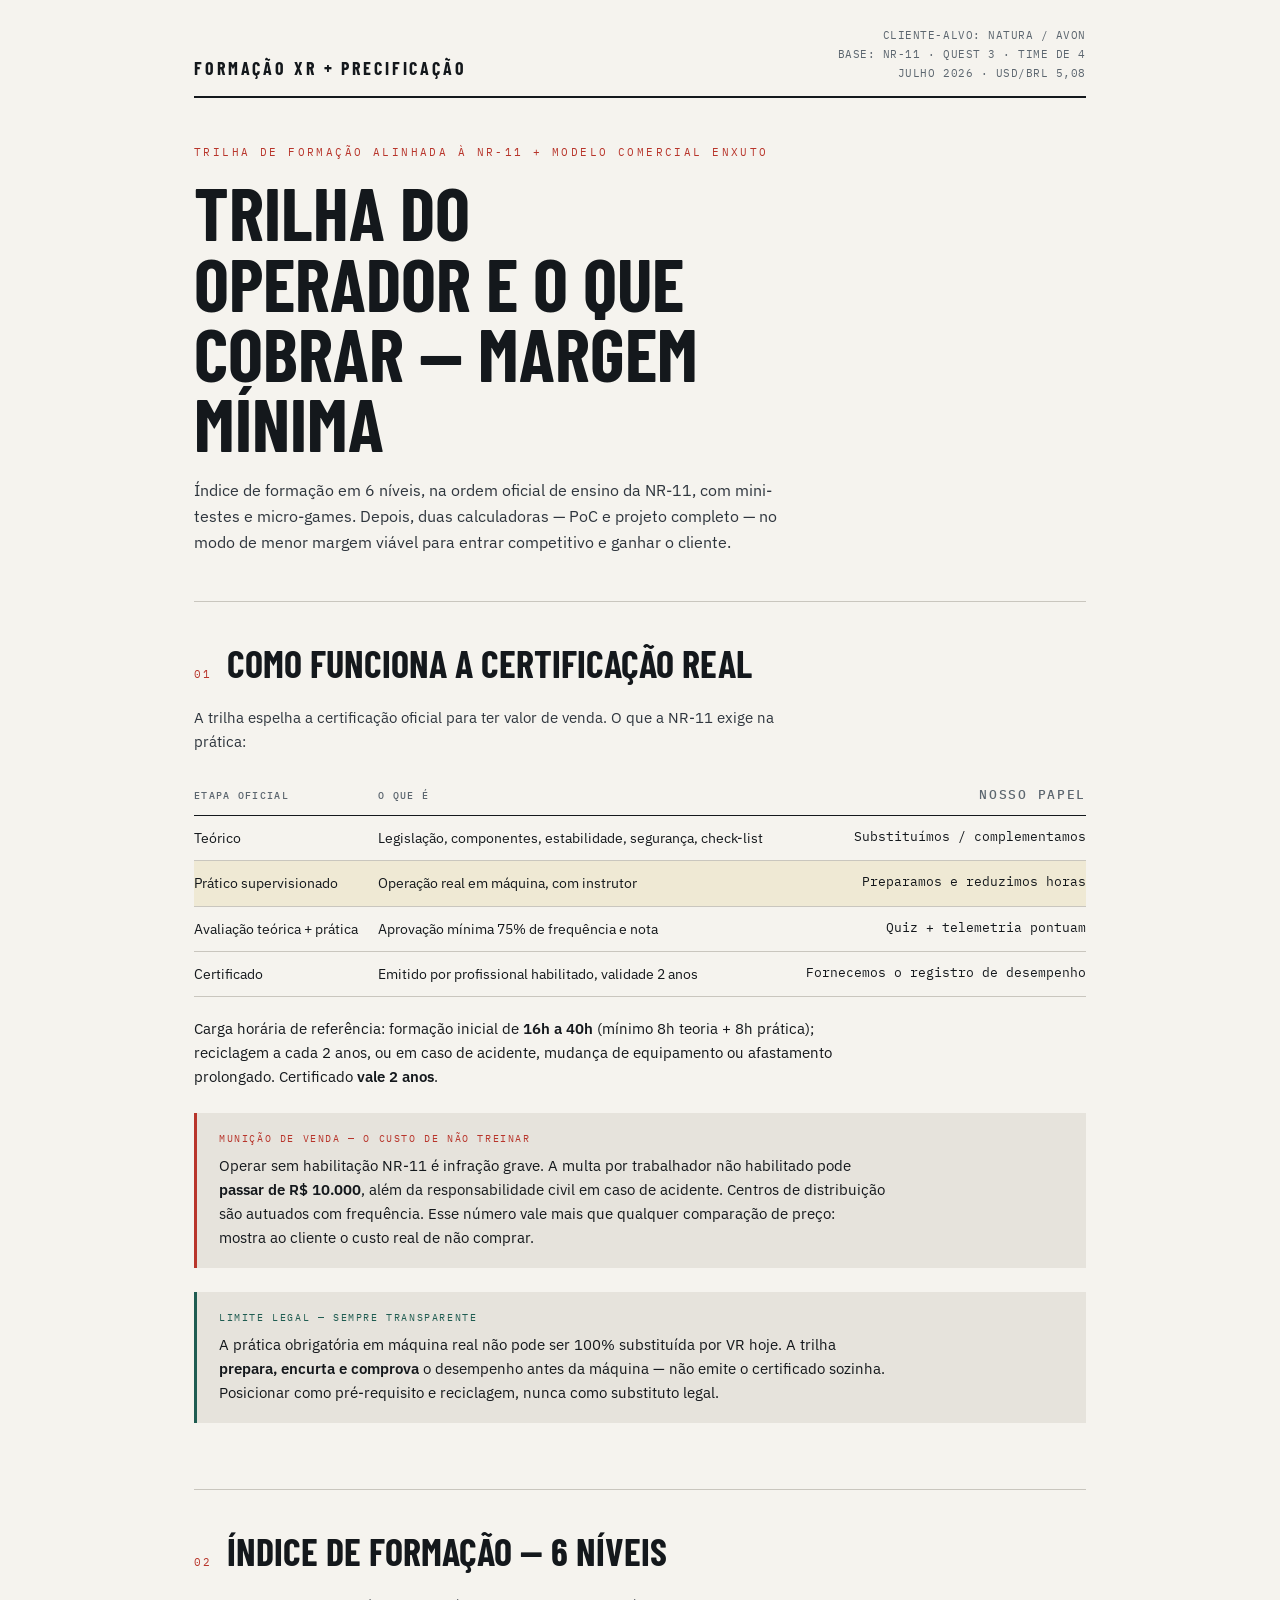
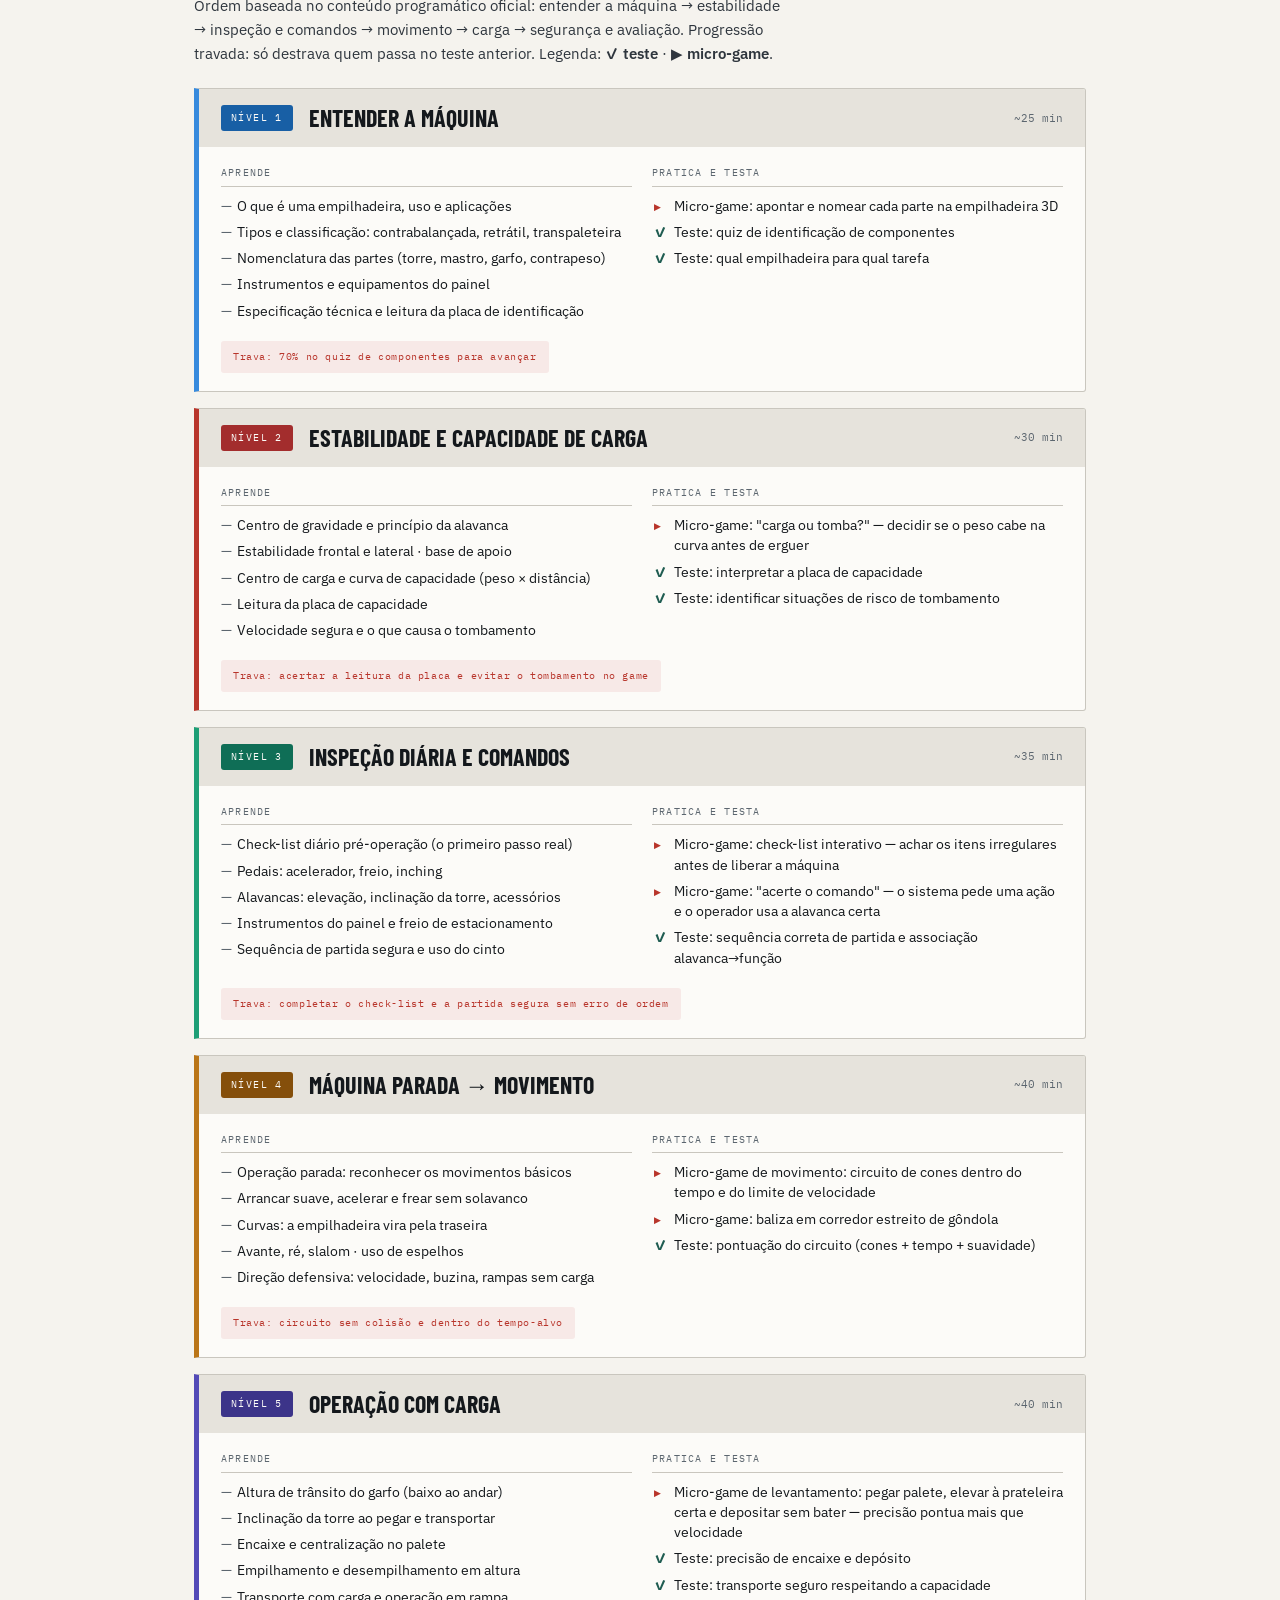
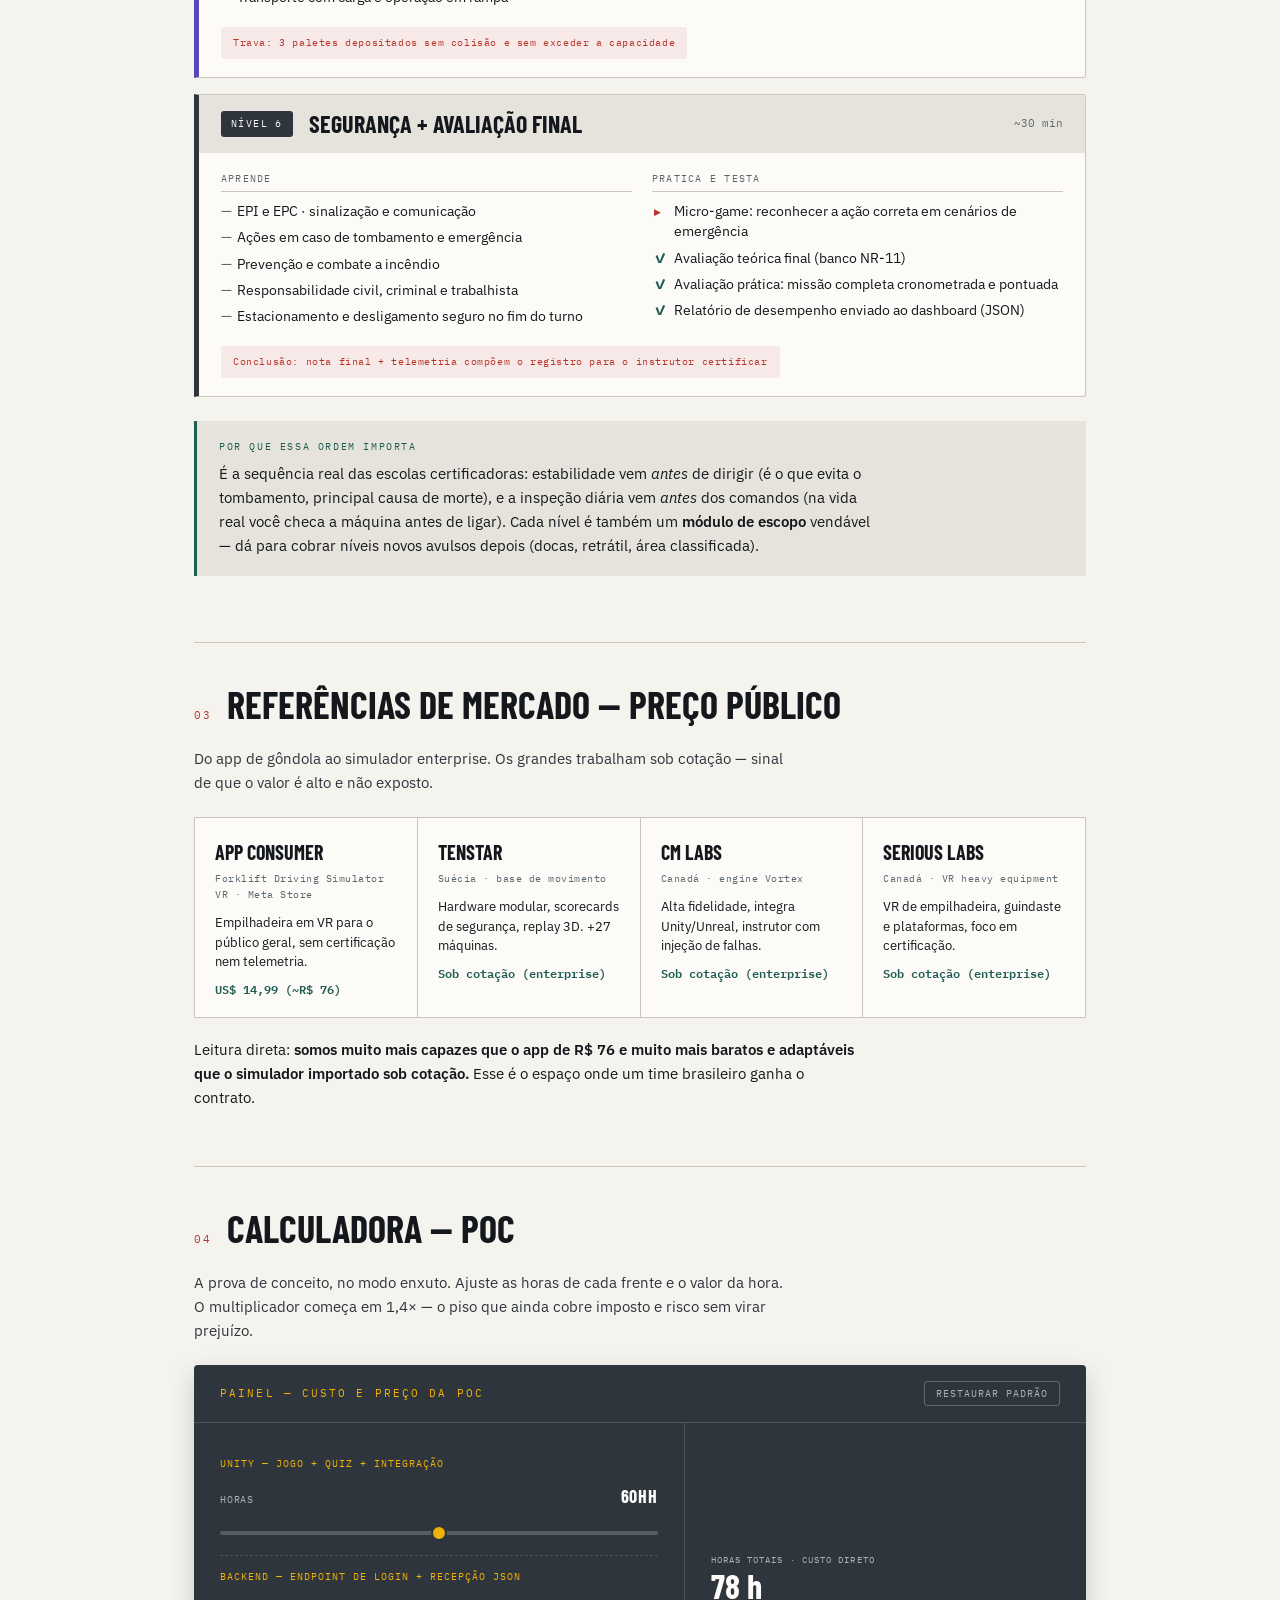
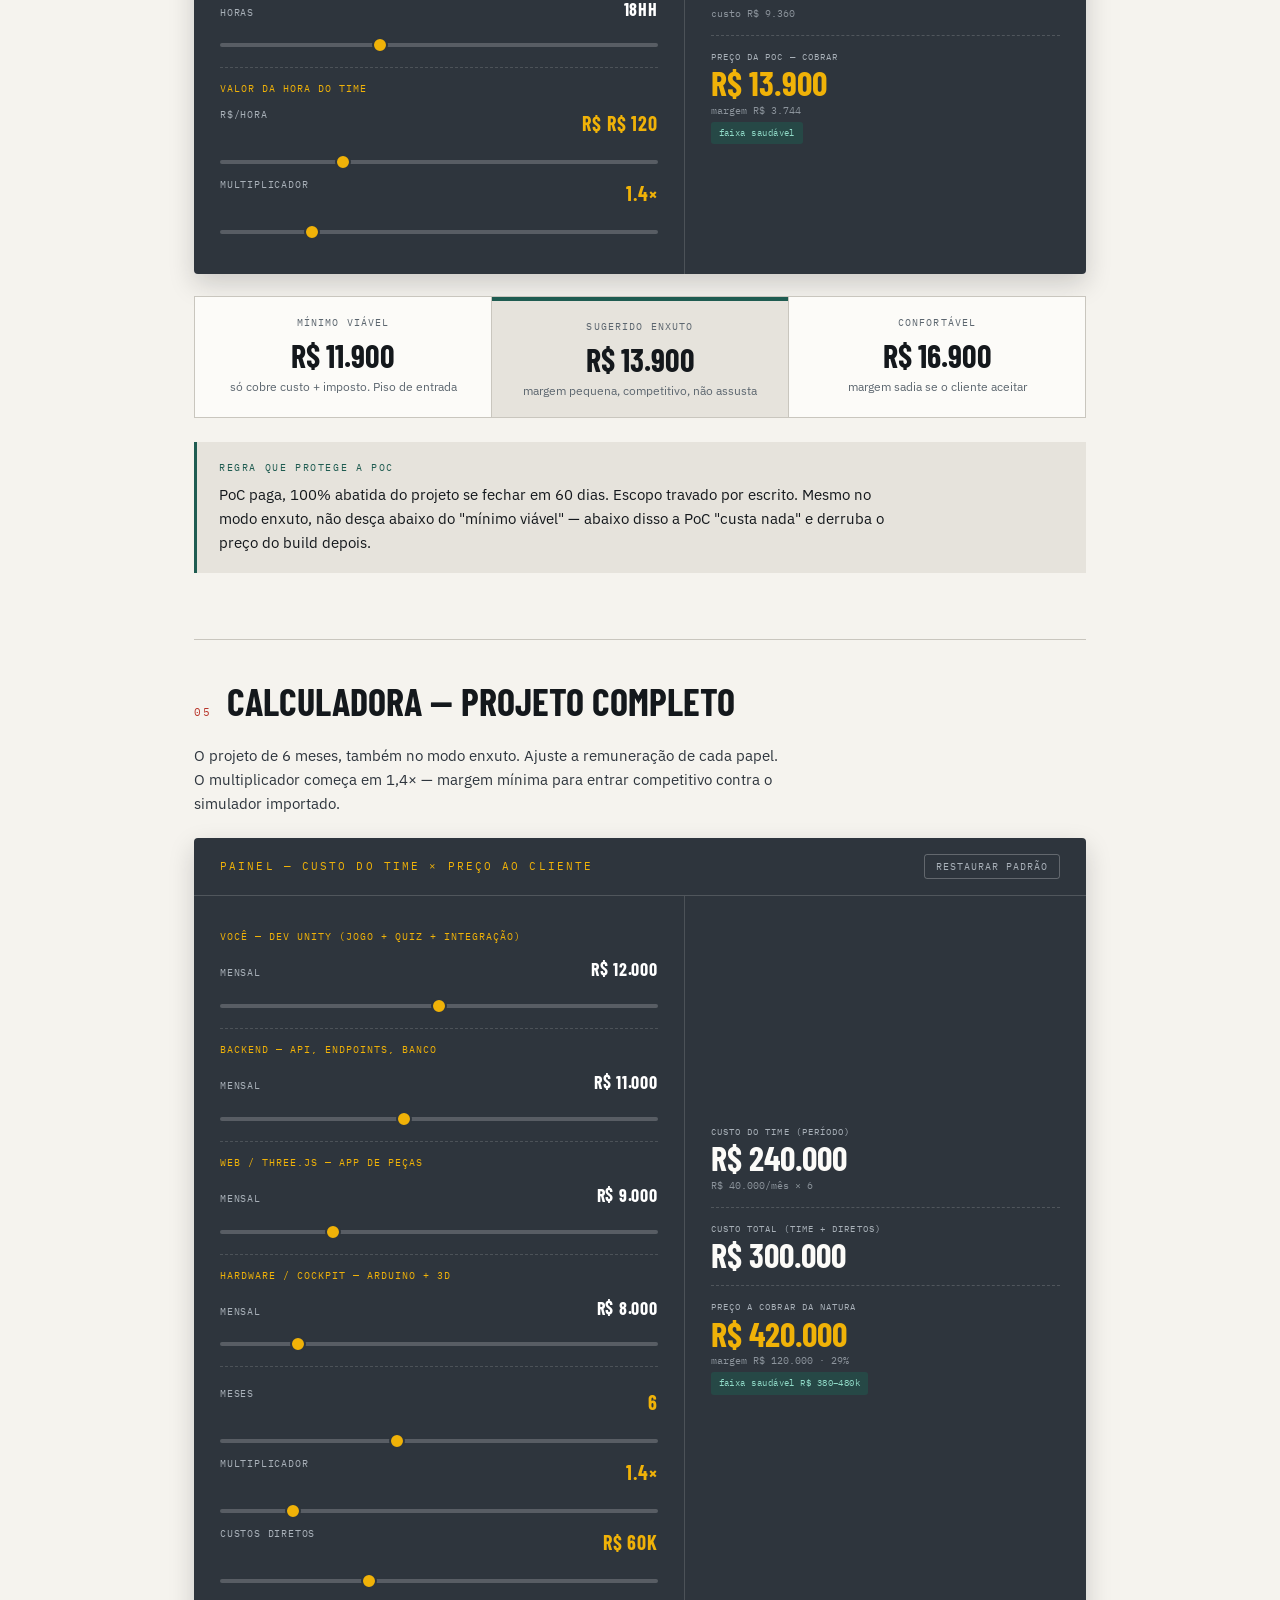
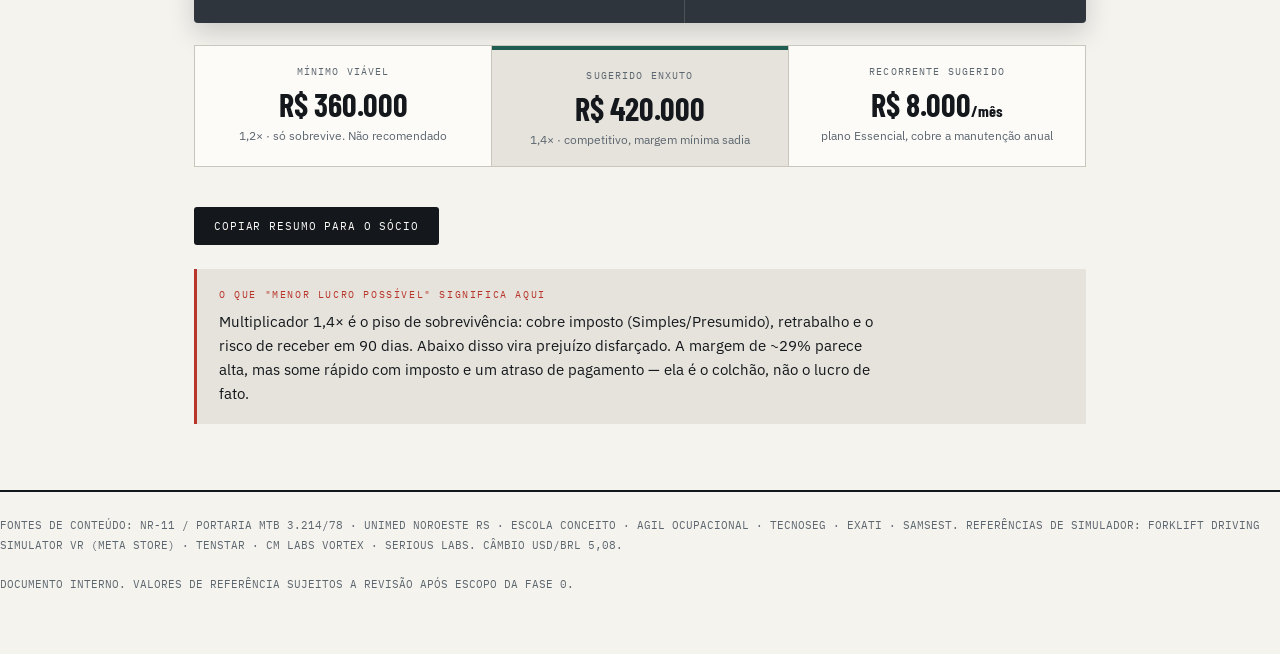
==== index.html @ 033a7b9a "[feat] adiciona página inicial" ====
<!DOCTYPE html>
<html lang="pt-BR">

<head>
    <meta charset="UTF-8">
    <meta name="viewport" content="width=device-width, initial-scale=1.0">
    <title>Formação XR Empilhadeira + Calculadoras — Natura/Avon</title>
    <link rel="preconnect" href="https://fonts.googleapis.com">
    <link rel="preconnect" href="https://fonts.gstatic.com" crossorigin>
    <link
        href="https://fonts.googleapis.com/css2?family=Barlow+Condensed:wght@500;600;700&family=IBM+Plex+Mono:wght@400;500;600&family=IBM+Plex+Sans:wght@400;500;600&display=swap"
        rel="stylesheet">
    <style>
        :root {
            --ink: #14181C;
            --steel: #2E353D;
            --slate: #5C666F;
            --line: #C9C6BE;
            --concrete: #E6E3DC;
            --paper: #F5F3EE;
            --white: #FCFBF8;
            --hazard: #F0B208;
            --signal: #B8352B;
            --deep: #1F5C51;
            --display: "Barlow Condensed", Impact, sans-serif;
            --body: "IBM Plex Sans", system-ui, sans-serif;
            --mono: "IBM Plex Mono", ui-monospace, monospace;
        }

        * {
            box-sizing: border-box;
            margin: 0;
            padding: 0
        }

        body {
            background: var(--paper);
            color: var(--ink);
            font-family: var(--body);
            font-size: 15px;
            line-height: 1.6;
            -webkit-font-smoothing: antialiased
        }

        .wrap {
            max-width: 940px;
            margin: 0 auto;
            padding: 0 24px
        }

        .masthead {
            border-bottom: 2px solid var(--ink);
            padding: 26px 0 13px;
            display: flex;
            justify-content: space-between;
            align-items: flex-end;
            gap: 20px;
            flex-wrap: wrap
        }

        .masthead .org {
            font-family: var(--display);
            font-weight: 700;
            font-size: 18px;
            letter-spacing: .16em;
            text-transform: uppercase
        }

        .masthead .meta {
            font-family: var(--mono);
            font-size: 10.5px;
            color: var(--slate);
            text-align: right;
            letter-spacing: .05em;
            line-height: 1.8
        }

        .hero {
            padding: 46px 0 32px
        }

        .eyebrow {
            font-family: var(--mono);
            font-size: 11px;
            letter-spacing: .22em;
            text-transform: uppercase;
            color: var(--signal);
            margin-bottom: 16px
        }

        .hero h1 {
            font-family: var(--display);
            font-weight: 700;
            font-size: clamp(38px, 6.6vw, 74px);
            line-height: .95;
            text-transform: uppercase;
            max-width: 16ch
        }

        .hero .sub {
            margin-top: 20px;
            font-size: 16px;
            max-width: 60ch;
            color: var(--steel)
        }

        section {
            padding: 42px 0;
            border-top: 1px solid var(--line)
        }

        .shead {
            display: flex;
            gap: 16px;
            align-items: baseline;
            margin-bottom: 22px;
            flex-wrap: wrap
        }

        .snum {
            font-family: var(--mono);
            font-size: 11px;
            color: var(--signal);
            letter-spacing: .14em;
            padding-top: 8px
        }

        .shead h2 {
            font-family: var(--display);
            font-weight: 700;
            font-size: clamp(26px, 3.8vw, 38px);
            line-height: 1.05;
            text-transform: uppercase
        }

        .lede {
            font-size: 15px;
            color: var(--steel);
            max-width: 66ch;
            margin-bottom: 22px
        }

        p {
            margin-bottom: 14px;
            max-width: 74ch
        }

        strong {
            font-weight: 600
        }

        .level {
            border: 1px solid var(--line);
            border-left: 5px solid var(--steel);
            background: var(--white);
            margin: 16px 0;
            border-radius: 0 3px 3px 0;
            overflow: hidden
        }

        .level.n1 {
            border-left-color: #378ADD
        }

        .level.n2 {
            border-left-color: #B8352B
        }

        .level.n3 {
            border-left-color: #1D9E75
        }

        .level.n4 {
            border-left-color: #BA7517
        }

        .level.n5 {
            border-left-color: #534AB7
        }

        .level.n6 {
            border-left-color: #2E353D
        }

        .level-head {
            display: flex;
            align-items: center;
            gap: 16px;
            padding: 16px 22px;
            background: var(--concrete)
        }

        .level-tag {
            font-family: var(--mono);
            font-size: 10px;
            letter-spacing: .14em;
            text-transform: uppercase;
            color: var(--white);
            background: var(--steel);
            padding: 5px 10px;
            border-radius: 3px;
            white-space: nowrap
        }

        .level.n1 .level-tag {
            background: #185FA5
        }

        .level.n2 .level-tag {
            background: #A32D2D
        }

        .level.n3 .level-tag {
            background: #0F6E56
        }

        .level.n4 .level-tag {
            background: #854F0B
        }

        .level.n5 .level-tag {
            background: #3C3489
        }

        .level.n6 .level-tag {
            background: #2E353D
        }

        .level-title {
            font-family: var(--display);
            font-weight: 700;
            font-size: 24px;
            text-transform: uppercase;
            line-height: 1;
            flex: 1
        }

        .level-time {
            font-family: var(--mono);
            font-size: 11px;
            color: var(--slate);
            white-space: nowrap
        }

        .level-body {
            padding: 18px 22px
        }

        .level-body .cols {
            display: grid;
            grid-template-columns: 1fr 1fr;
            gap: 20px
        }

        .mini .t {
            font-family: var(--mono);
            font-size: 9.5px;
            letter-spacing: .13em;
            text-transform: uppercase;
            color: var(--slate);
            margin-bottom: 9px;
            padding-bottom: 5px;
            border-bottom: 1px solid var(--line)
        }

        .mini ul {
            list-style: none;
            font-size: 13.5px;
            line-height: 1.5
        }

        .mini li {
            padding-left: 16px;
            position: relative;
            margin-bottom: 6px
        }

        .mini li::before {
            content: "—";
            position: absolute;
            left: 0;
            color: var(--slate)
        }

        .mini li.game {
            padding-left: 22px
        }

        .mini li.game::before {
            content: "▶";
            color: var(--signal);
            font-size: 9px;
            left: 2px;
            top: 4px
        }

        .mini li.test {
            padding-left: 22px
        }

        .mini li.test::before {
            content: "✓";
            color: var(--deep);
            left: 2px;
            font-weight: 700
        }

        .gate {
            font-family: var(--mono);
            font-size: 10px;
            letter-spacing: .06em;
            color: var(--signal);
            background: #F7E9E7;
            padding: 8px 12px;
            border-radius: 3px;
            margin-top: 14px;
            display: inline-block
        }

        .tbl {
            width: 100%;
            border-collapse: collapse;
            margin: 20px 0;
            font-size: 14px
        }

        .tbl th {
            font-family: var(--mono);
            font-size: 10px;
            letter-spacing: .13em;
            text-transform: uppercase;
            text-align: left;
            color: var(--slate);
            border-bottom: 1.5px solid var(--ink);
            padding: 9px 12px 9px 0;
            font-weight: 500
        }

        .tbl td {
            padding: 11px 12px 11px 0;
            border-bottom: 1px solid var(--line);
            vertical-align: top
        }

        .tbl td.n,
        .tbl th.n {
            text-align: right;
            font-family: var(--mono);
            font-size: 13px;
            white-space: nowrap;
            padding-right: 0
        }

        .tbl tr.hi td {
            background: #EFE9D4
        }

        .tbl tr.total td {
            border-top: 1.5px solid var(--ink);
            border-bottom: none;
            font-weight: 600;
            padding-top: 12px
        }

        .tbl caption {
            caption-side: top;
            text-align: left;
            font-family: var(--mono);
            font-size: 10px;
            letter-spacing: .14em;
            text-transform: uppercase;
            color: var(--slate);
            padding-bottom: 8px
        }

        .sm {
            color: var(--slate);
            font-size: 13px
        }

        .call {
            border-left: 3px solid var(--signal);
            background: var(--concrete);
            padding: 18px 22px;
            margin: 24px 0
        }

        .call .lbl {
            font-family: var(--mono);
            font-size: 10px;
            letter-spacing: .16em;
            text-transform: uppercase;
            color: var(--signal);
            margin-bottom: 7px
        }

        .call p:last-child {
            margin-bottom: 0
        }

        .call.ok {
            border-left-color: var(--deep)
        }

        .call.ok .lbl {
            color: var(--deep)
        }

        .calc {
            background: var(--steel);
            color: var(--white);
            border-radius: 4px;
            overflow: hidden;
            box-shadow: 0 10px 26px rgba(20, 24, 28, .18);
            margin: 8px 0
        }

        .calc-head {
            padding: 16px 26px;
            border-bottom: 1px solid rgba(255, 255, 255, .16);
            font-family: var(--mono);
            font-size: 10.5px;
            letter-spacing: .2em;
            text-transform: uppercase;
            color: var(--hazard);
            display: flex;
            justify-content: space-between;
            align-items: center;
            flex-wrap: wrap;
            gap: 8px
        }

        .calc-head .reset {
            font-family: var(--mono);
            font-size: 10px;
            letter-spacing: .1em;
            color: #A9B1B9;
            background: transparent;
            border: 1px solid rgba(255, 255, 255, .25);
            border-radius: 3px;
            padding: 5px 11px;
            cursor: pointer;
            text-transform: uppercase
        }

        .calc-head .reset:hover {
            background: rgba(255, 255, 255, .08);
            color: #fff
        }

        .calc-body {
            display: grid;
            grid-template-columns: 1.1fr .9fr;
            gap: 0
        }

        .calc-controls {
            padding: 20px 26px;
            border-right: 1px solid rgba(255, 255, 255, .14)
        }

        .roleblock {
            padding: 13px 0;
            border-bottom: 1px dashed rgba(255, 255, 255, .14)
        }

        .roleblock:last-child {
            border-bottom: none
        }

        .roleblock .rn {
            font-family: var(--mono);
            font-size: 10px;
            letter-spacing: .1em;
            text-transform: uppercase;
            color: var(--hazard);
            margin-bottom: 10px
        }

        .ctrl {
            margin-bottom: 12px
        }

        .ctrl:last-child {
            margin-bottom: 0
        }

        .ctrl label {
            display: flex;
            justify-content: space-between;
            align-items: baseline;
            font-family: var(--mono);
            font-size: 9.5px;
            letter-spacing: .08em;
            text-transform: uppercase;
            color: #A9B1B9;
            margin-bottom: 7px
        }

        .ctrl label .val {
            font-family: var(--display);
            font-weight: 700;
            font-size: 18px;
            color: #fff
        }

        input[type=range] {
            -webkit-appearance: none;
            appearance: none;
            width: 100%;
            height: 4px;
            border-radius: 2px;
            background: rgba(255, 255, 255, .2);
            outline: none
        }

        input[type=range]::-webkit-slider-thumb {
            -webkit-appearance: none;
            appearance: none;
            width: 16px;
            height: 16px;
            border-radius: 50%;
            background: var(--hazard);
            cursor: pointer;
            border: 2px solid var(--steel)
        }

        input[type=range]::-moz-range-thumb {
            width: 16px;
            height: 16px;
            border-radius: 50%;
            background: var(--hazard);
            cursor: pointer;
            border: 2px solid var(--steel)
        }

        .gctrl {
            margin-top: 6px
        }

        .gctrl label {
            display: flex;
            justify-content: space-between;
            font-family: var(--mono);
            font-size: 10px;
            letter-spacing: .08em;
            text-transform: uppercase;
            color: #A9B1B9;
            margin-bottom: 8px
        }

        .gctrl label .val {
            font-family: var(--display);
            font-weight: 700;
            font-size: 20px;
            color: var(--hazard)
        }

        .calc-out {
            padding: 20px 26px;
            display: flex;
            flex-direction: column;
            gap: 14px;
            justify-content: center
        }

        .orow .k {
            font-family: var(--mono);
            font-size: 9px;
            letter-spacing: .12em;
            text-transform: uppercase;
            color: #A9B1B9;
            margin-bottom: 3px
        }

        .orow .big {
            font-family: var(--display);
            font-weight: 700;
            font-size: 34px;
            line-height: .95
        }

        .orow.hot .big {
            color: var(--hazard)
        }

        .orow .note {
            font-family: var(--mono);
            font-size: 9.5px;
            color: #8C949C;
            margin-top: 3px
        }

        .odiv {
            border-top: 1px dashed rgba(255, 255, 255, .16)
        }

        .flag {
            font-family: var(--mono);
            font-size: 9px;
            letter-spacing: .05em;
            padding: 4px 8px;
            border-radius: 3px;
            display: inline-block;
            margin-top: 4px
        }

        .flag.ok {
            background: rgba(31, 92, 81, .5);
            color: #8FD9C6
        }

        .flag.warn {
            background: rgba(184, 53, 43, .4);
            color: #F0A9A3
        }

        .flag.low {
            background: rgba(240, 178, 8, .2);
            color: var(--hazard)
        }

        .copybtn {
            margin-top: 18px;
            font-family: var(--mono);
            font-size: 11px;
            letter-spacing: .08em;
            text-transform: uppercase;
            background: var(--ink);
            color: var(--white);
            border: none;
            border-radius: 3px;
            padding: 12px 20px;
            cursor: pointer
        }

        .copybtn:hover {
            background: var(--steel)
        }

        .copybtn.done {
            background: var(--deep)
        }

        .suggest {
            display: grid;
            grid-template-columns: repeat(auto-fit, minmax(180px, 1fr));
            gap: 1px;
            background: var(--line);
            border: 1px solid var(--line);
            margin: 22px 0
        }

        .sug {
            background: var(--white);
            padding: 18px 20px;
            text-align: center
        }

        .sug.pick {
            background: var(--concrete);
            border-top: 4px solid var(--deep)
        }

        .sug .lbl {
            font-family: var(--mono);
            font-size: 9.5px;
            letter-spacing: .12em;
            text-transform: uppercase;
            color: var(--slate);
            margin-bottom: 8px
        }

        .sug .amt {
            font-family: var(--display);
            font-weight: 700;
            font-size: 32px;
            line-height: 1
        }

        .sug .desc {
            font-size: 12px;
            color: var(--slate);
            margin-top: 8px;
            line-height: 1.4
        }

        .refcard {
            display: grid;
            grid-template-columns: repeat(auto-fit, minmax(210px, 1fr));
            gap: 1px;
            background: var(--line);
            border: 1px solid var(--line);
            margin: 20px 0
        }

        .ref {
            background: var(--white);
            padding: 18px 20px
        }

        .ref .co {
            font-family: var(--display);
            font-weight: 700;
            font-size: 20px;
            text-transform: uppercase
        }

        .ref .cc {
            font-family: var(--mono);
            font-size: 10px;
            color: var(--slate);
            margin: 3px 0 10px;
            letter-spacing: .05em
        }

        .ref .pp {
            font-size: 13px;
            line-height: 1.5
        }

        .ref .price {
            font-family: var(--mono);
            font-size: 12px;
            color: var(--deep);
            margin-top: 8px;
            font-weight: 600
        }

        footer {
            border-top: 2px solid var(--ink);
            padding: 24px 0 60px;
            font-family: var(--mono);
            font-size: 10.5px;
            color: var(--slate);
            line-height: 1.85
        }

        @media (max-width:720px) {
            .level-body .cols {
                grid-template-columns: 1fr
            }

            .calc-body {
                grid-template-columns: 1fr
            }

            .calc-controls {
                border-right: none;
                border-bottom: 1px solid rgba(255, 255, 255, .14)
            }

            .level-head {
                flex-wrap: wrap;
                gap: 10px
            }

            .tbl {
                font-size: 13px
            }
        }

        @media print {
            body {
                background: #fff;
                font-size: 11pt
            }

            .calc,
            .copybtn,
            .calc-head .reset {
                display: none !important
            }

            section,
            .level {
                page-break-inside: avoid
            }

            .level,
            .tbl tr.hi td,
            .call,
            .ref,
            .sug.pick {
                -webkit-print-color-adjust: exact;
                print-color-adjust: exact
            }
        }
    </style>
</head>

<body>
    <div class="wrap">

        <div class="masthead">
            <div class="org">Formação XR + Precificação</div>
            <div class="meta">CLIENTE-ALVO: NATURA / AVON<br>BASE: NR-11 · QUEST 3 · TIME DE 4<br>JULHO 2026 · USD/BRL
                5,08</div>
        </div>

        <div class="hero">
            <div class="eyebrow">Trilha de formação alinhada à NR-11 + modelo comercial enxuto</div>
            <h1>Trilha do operador e o que cobrar — margem mínima</h1>
            <p class="sub">Índice de formação em 6 níveis, na ordem oficial de ensino da NR-11, com mini-testes e
                micro-games. Depois, duas calculadoras — PoC e projeto completo — no modo de menor margem viável para
                entrar competitivo e ganhar o cliente.</p>
        </div>

        <section>
            <div class="shead"><span class="snum">01</span>
                <h2>Como funciona a certificação real</h2>
            </div>
            <p class="lede">A trilha espelha a certificação oficial para ter valor de venda. O que a NR-11 exige na
                prática:</p>
            <table class="tbl">
                <thead>
                    <tr>
                        <th>Etapa oficial</th>
                        <th>O que é</th>
                        <th class="n">Nosso papel</th>
                    </tr>
                </thead>
                <tbody>
                    <tr>
                        <td>Teórico</td>
                        <td>Legislação, componentes, estabilidade, segurança, check-list</td>
                        <td class="n">Substituímos / complementamos</td>
                    </tr>
                    <tr class="hi">
                        <td>Prático supervisionado</td>
                        <td>Operação real em máquina, com instrutor</td>
                        <td class="n">Preparamos e reduzimos horas</td>
                    </tr>
                    <tr>
                        <td>Avaliação teórica + prática</td>
                        <td>Aprovação mínima 75% de frequência e nota</td>
                        <td class="n">Quiz + telemetria pontuam</td>
                    </tr>
                    <tr>
                        <td>Certificado</td>
                        <td>Emitido por profissional habilitado, validade 2 anos</td>
                        <td class="n">Fornecemos o registro de desempenho</td>
                    </tr>
                </tbody>
            </table>
            <p>Carga horária de referência: formação inicial de <strong>16h a 40h</strong> (mínimo 8h teoria + 8h
                prática); reciclagem a cada 2 anos, ou em caso de acidente, mudança de equipamento ou afastamento
                prolongado. Certificado <strong>vale 2 anos</strong>.</p>
            <div class="call">
                <div class="lbl">Munição de venda — o custo de NÃO treinar</div>
                <p>Operar sem habilitação NR-11 é infração grave. A multa por trabalhador não habilitado pode
                    <strong>passar de R$ 10.000</strong>, além da responsabilidade civil em caso de acidente. Centros de
                    distribuição são autuados com frequência. Esse número vale mais que qualquer comparação de preço:
                    mostra ao cliente o custo real de não comprar.</p>
            </div>
            <div class="call ok">
                <div class="lbl">Limite legal — sempre transparente</div>
                <p>A prática obrigatória em máquina real não pode ser 100% substituída por VR hoje. A trilha
                    <strong>prepara, encurta e comprova</strong> o desempenho antes da máquina — não emite o certificado
                    sozinha. Posicionar como pré-requisito e reciclagem, nunca como substituto legal.</p>
            </div>
        </section>

        <section>
            <div class="shead"><span class="snum">02</span>
                <h2>Índice de formação — 6 níveis</h2>
            </div>
            <p class="lede">Ordem baseada no conteúdo programático oficial: entender a máquina → estabilidade → inspeção
                e comandos → movimento → carga → segurança e avaliação. Progressão travada: só destrava quem passa no
                teste anterior. Legenda: <strong>✓ teste</strong> · <strong>▶ micro-game</strong>.</p>

            <div class="level n1">
                <div class="level-head"><span class="level-tag">Nível 1</span><span class="level-title">Entender a
                        máquina</span><span class="level-time">~25 min</span></div>
                <div class="level-body">
                    <div class="cols">
                        <div class="mini">
                            <div class="t">Aprende</div>
                            <ul>
                                <li>O que é uma empilhadeira, uso e aplicações</li>
                                <li>Tipos e classificação: contrabalançada, retrátil, transpaleteira</li>
                                <li>Nomenclatura das partes (torre, mastro, garfo, contrapeso)</li>
                                <li>Instrumentos e equipamentos do painel</li>
                                <li>Especificação técnica e leitura da placa de identificação</li>
                            </ul>
                        </div>
                        <div class="mini">
                            <div class="t">Pratica e testa</div>
                            <ul>
                                <li class="game">Micro-game: apontar e nomear cada parte na empilhadeira 3D</li>
                                <li class="test">Teste: quiz de identificação de componentes</li>
                                <li class="test">Teste: qual empilhadeira para qual tarefa</li>
                            </ul>
                        </div>
                    </div>
                    <span class="gate">Trava: 70% no quiz de componentes para avançar</span>
                </div>
            </div>

            <div class="level n2">
                <div class="level-head"><span class="level-tag">Nível 2</span><span class="level-title">Estabilidade e
                        capacidade de carga</span><span class="level-time">~30 min</span></div>
                <div class="level-body">
                    <div class="cols">
                        <div class="mini">
                            <div class="t">Aprende</div>
                            <ul>
                                <li>Centro de gravidade e princípio da alavanca</li>
                                <li>Estabilidade frontal e lateral · base de apoio</li>
                                <li>Centro de carga e curva de capacidade (peso × distância)</li>
                                <li>Leitura da placa de capacidade</li>
                                <li>Velocidade segura e o que causa o tombamento</li>
                            </ul>
                        </div>
                        <div class="mini">
                            <div class="t">Pratica e testa</div>
                            <ul>
                                <li class="game">Micro-game: "carga ou tomba?" — decidir se o peso cabe na curva antes
                                    de erguer</li>
                                <li class="test">Teste: interpretar a placa de capacidade</li>
                                <li class="test">Teste: identificar situações de risco de tombamento</li>
                            </ul>
                        </div>
                    </div>
                    <span class="gate">Trava: acertar a leitura da placa e evitar o tombamento no game</span>
                </div>
            </div>

            <div class="level n3">
                <div class="level-head"><span class="level-tag">Nível 3</span><span class="level-title">Inspeção diária
                        e comandos</span><span class="level-time">~35 min</span></div>
                <div class="level-body">
                    <div class="cols">
                        <div class="mini">
                            <div class="t">Aprende</div>
                            <ul>
                                <li>Check-list diário pré-operação (o primeiro passo real)</li>
                                <li>Pedais: acelerador, freio, inching</li>
                                <li>Alavancas: elevação, inclinação da torre, acessórios</li>
                                <li>Instrumentos do painel e freio de estacionamento</li>
                                <li>Sequência de partida segura e uso do cinto</li>
                            </ul>
                        </div>
                        <div class="mini">
                            <div class="t">Pratica e testa</div>
                            <ul>
                                <li class="game">Micro-game: check-list interativo — achar os itens irregulares antes de
                                    liberar a máquina</li>
                                <li class="game">Micro-game: "acerte o comando" — o sistema pede uma ação e o operador
                                    usa a alavanca certa</li>
                                <li class="test">Teste: sequência correta de partida e associação alavanca→função</li>
                            </ul>
                        </div>
                    </div>
                    <span class="gate">Trava: completar o check-list e a partida segura sem erro de ordem</span>
                </div>
            </div>

            <div class="level n4">
                <div class="level-head"><span class="level-tag">Nível 4</span><span class="level-title">Máquina parada →
                        movimento</span><span class="level-time">~40 min</span></div>
                <div class="level-body">
                    <div class="cols">
                        <div class="mini">
                            <div class="t">Aprende</div>
                            <ul>
                                <li>Operação parada: reconhecer os movimentos básicos</li>
                                <li>Arrancar suave, acelerar e frear sem solavanco</li>
                                <li>Curvas: a empilhadeira vira pela traseira</li>
                                <li>Avante, ré, slalom · uso de espelhos</li>
                                <li>Direção defensiva: velocidade, buzina, rampas sem carga</li>
                            </ul>
                        </div>
                        <div class="mini">
                            <div class="t">Pratica e testa</div>
                            <ul>
                                <li class="game">Micro-game de movimento: circuito de cones dentro do tempo e do limite
                                    de velocidade</li>
                                <li class="game">Micro-game: baliza em corredor estreito de gôndola</li>
                                <li class="test">Teste: pontuação do circuito (cones + tempo + suavidade)</li>
                            </ul>
                        </div>
                    </div>
                    <span class="gate">Trava: circuito sem colisão e dentro do tempo-alvo</span>
                </div>
            </div>

            <div class="level n5">
                <div class="level-head"><span class="level-tag">Nível 5</span><span class="level-title">Operação com
                        carga</span><span class="level-time">~40 min</span></div>
                <div class="level-body">
                    <div class="cols">
                        <div class="mini">
                            <div class="t">Aprende</div>
                            <ul>
                                <li>Altura de trânsito do garfo (baixo ao andar)</li>
                                <li>Inclinação da torre ao pegar e transportar</li>
                                <li>Encaixe e centralização no palete</li>
                                <li>Empilhamento e desempilhamento em altura</li>
                                <li>Transporte com carga e operação em rampa</li>
                            </ul>
                        </div>
                        <div class="mini">
                            <div class="t">Pratica e testa</div>
                            <ul>
                                <li class="game">Micro-game de levantamento: pegar palete, elevar à prateleira certa e
                                    depositar sem bater — precisão pontua mais que velocidade</li>
                                <li class="test">Teste: precisão de encaixe e depósito</li>
                                <li class="test">Teste: transporte seguro respeitando a capacidade</li>
                            </ul>
                        </div>
                    </div>
                    <span class="gate">Trava: 3 paletes depositados sem colisão e sem exceder a capacidade</span>
                </div>
            </div>

            <div class="level n6">
                <div class="level-head"><span class="level-tag">Nível 6</span><span class="level-title">Segurança +
                        avaliação final</span><span class="level-time">~30 min</span></div>
                <div class="level-body">
                    <div class="cols">
                        <div class="mini">
                            <div class="t">Aprende</div>
                            <ul>
                                <li>EPI e EPC · sinalização e comunicação</li>
                                <li>Ações em caso de tombamento e emergência</li>
                                <li>Prevenção e combate a incêndio</li>
                                <li>Responsabilidade civil, criminal e trabalhista</li>
                                <li>Estacionamento e desligamento seguro no fim do turno</li>
                            </ul>
                        </div>
                        <div class="mini">
                            <div class="t">Pratica e testa</div>
                            <ul>
                                <li class="game">Micro-game: reconhecer a ação correta em cenários de emergência</li>
                                <li class="test">Avaliação teórica final (banco NR-11)</li>
                                <li class="test">Avaliação prática: missão completa cronometrada e pontuada</li>
                                <li class="test">Relatório de desempenho enviado ao dashboard (JSON)</li>
                            </ul>
                        </div>
                    </div>
                    <span class="gate">Conclusão: nota final + telemetria compõem o registro para o instrutor
                        certificar</span>
                </div>
            </div>

            <div class="call ok">
                <div class="lbl">Por que essa ordem importa</div>
                <p>É a sequência real das escolas certificadoras: estabilidade vem <em>antes</em> de dirigir (é o que
                    evita o tombamento, principal causa de morte), e a inspeção diária vem <em>antes</em> dos comandos
                    (na vida real você checa a máquina antes de ligar). Cada nível é também um <strong>módulo de
                        escopo</strong> vendável — dá para cobrar níveis novos avulsos depois (docas, retrátil, área
                    classificada).</p>
            </div>
        </section>

        <section>
            <div class="shead"><span class="snum">03</span>
                <h2>Referências de mercado — preço público</h2>
            </div>
            <p class="lede">Do app de gôndola ao simulador enterprise. Os grandes trabalham sob cotação — sinal de que o
                valor é alto e não exposto.</p>
            <div class="refcard">
                <div class="ref">
                    <div class="co">App consumer</div>
                    <div class="cc">Forklift Driving Simulator VR · Meta Store</div>
                    <div class="pp">Empilhadeira em VR para o público geral, sem certificação nem telemetria.</div>
                    <div class="price">US$ 14,99 (~R$ 76)</div>
                </div>
                <div class="ref">
                    <div class="co">Tenstar</div>
                    <div class="cc">Suécia · base de movimento</div>
                    <div class="pp">Hardware modular, scorecards de segurança, replay 3D. +27 máquinas.</div>
                    <div class="price">Sob cotação (enterprise)</div>
                </div>
                <div class="ref">
                    <div class="co">CM Labs</div>
                    <div class="cc">Canadá · engine Vortex</div>
                    <div class="pp">Alta fidelidade, integra Unity/Unreal, instrutor com injeção de falhas.</div>
                    <div class="price">Sob cotação (enterprise)</div>
                </div>
                <div class="ref">
                    <div class="co">Serious Labs</div>
                    <div class="cc">Canadá · VR heavy equipment</div>
                    <div class="pp">VR de empilhadeira, guindaste e plataformas, foco em certificação.</div>
                    <div class="price">Sob cotação (enterprise)</div>
                </div>
            </div>
            <p>Leitura direta: <strong>somos muito mais capazes que o app de R$ 76 e muito mais baratos e adaptáveis que
                    o simulador importado sob cotação.</strong> Esse é o espaço onde um time brasileiro ganha o
                contrato.</p>
        </section>

        <section>
            <div class="shead"><span class="snum">04</span>
                <h2>Calculadora — PoC</h2>
            </div>
            <p class="lede">A prova de conceito, no modo enxuto. Ajuste as horas de cada frente e o valor da hora. O
                multiplicador começa em 1,4× — o piso que ainda cobre imposto e risco sem virar prejuízo.</p>

            <div class="calc">
                <div class="calc-head"><span>Painel — custo e preço da PoC</span><button class="reset"
                        onclick="resetPoc()">Restaurar padrão</button></div>
                <div class="calc-body">
                    <div class="calc-controls">
                        <div class="roleblock">
                            <div class="rn">Unity — jogo + quiz + integração</div>
                            <div class="ctrl"><label>Horas <span class="val"><span>60</span>h</span></label><input
                                    type="range" id="ph0" min="30" max="90" value="60" step="5" oninput="recalcPoc()">
                            </div>
                        </div>
                        <div class="roleblock">
                            <div class="rn">Backend — endpoint de login + recepção JSON</div>
                            <div class="ctrl"><label>Horas <span class="val"><span>18</span>h</span></label><input
                                    type="range" id="ph1" min="0" max="50" value="18" step="2" oninput="recalcPoc()">
                            </div>
                        </div>
                        <div class="roleblock">
                            <div class="rn">Valor da hora do time</div>
                            <div class="gctrl"><label>R$/hora <span class="val">R$ <span>120</span></span></label><input
                                    type="range" id="ph2" min="90" max="200" value="120" step="5" oninput="recalcPoc()">
                            </div>
                            <div class="gctrl"><label>Multiplicador <span
                                        class="val"><span>1.4</span>×</span></label><input type="range" id="ph3"
                                    min="1.2" max="2.2" value="1.4" step="0.1" oninput="recalcPoc()"></div>
                        </div>
                    </div>
                    <div class="calc-out">
                        <div class="orow">
                            <div class="k">Horas totais · custo direto</div>
                            <div class="big" id="poHrs">78 h</div>
                            <div class="note" id="poCost">custo R$ 9.360</div>
                        </div>
                        <div class="odiv"></div>
                        <div class="orow hot">
                            <div class="k">Preço da PoC — cobrar</div>
                            <div class="big" id="poPrice">R$ 12.900</div>
                            <div class="note" id="poMargin">margem R$ 3.540</div>
                            <div id="poFlag"></div>
                        </div>
                    </div>
                </div>
            </div>

            <div class="suggest">
                <div class="sug">
                    <div class="lbl">Mínimo viável</div>
                    <div class="amt" id="poMin">R$ 7.900</div>
                    <div class="desc">só cobre custo + imposto. Piso de entrada</div>
                </div>
                <div class="sug pick">
                    <div class="lbl">Sugerido enxuto</div>
                    <div class="amt" id="poRec">R$ 9.900</div>
                    <div class="desc">margem pequena, competitivo, não assusta</div>
                </div>
                <div class="sug">
                    <div class="lbl">Confortável</div>
                    <div class="amt" id="poCf">R$ 12.900</div>
                    <div class="desc">margem sadia se o cliente aceitar</div>
                </div>
            </div>
            <div class="call ok">
                <div class="lbl">Regra que protege a PoC</div>
                <p>PoC paga, 100% abatida do projeto se fechar em 60 dias. Escopo travado por escrito. Mesmo no modo
                    enxuto, não desça abaixo do "mínimo viável" — abaixo disso a PoC "custa nada" e derruba o preço do
                    build depois.</p>
            </div>
        </section>

        <section>
            <div class="shead"><span class="snum">05</span>
                <h2>Calculadora — projeto completo</h2>
            </div>
            <p class="lede">O projeto de 6 meses, também no modo enxuto. Ajuste a remuneração de cada papel. O
                multiplicador começa em 1,4× — margem mínima para entrar competitivo contra o simulador importado.</p>

            <div class="calc">
                <div class="calc-head"><span>Painel — custo do time × preço ao cliente</span><button class="reset"
                        onclick="resetProj()">Restaurar padrão</button></div>
                <div class="calc-body">
                    <div class="calc-controls">
                        <div class="roleblock">
                            <div class="rn">Você — Dev Unity (jogo + quiz + integração)</div>
                            <div class="ctrl"><label>Mensal <span class="val">R$ <span
                                            id="v0">12.000</span></span></label><input type="range" id="r0" min="6000"
                                    max="18000" value="12000" step="500" oninput="recalcProj()"></div>
                        </div>
                        <div class="roleblock">
                            <div class="rn">Backend — API, endpoints, banco</div>
                            <div class="ctrl"><label>Mensal <span class="val">R$ <span
                                            id="v1">11.000</span></span></label><input type="range" id="r1" min="6000"
                                    max="18000" value="11000" step="500" oninput="recalcProj()"></div>
                        </div>
                        <div class="roleblock">
                            <div class="rn">Web / Three.js — app de peças</div>
                            <div class="ctrl"><label>Mensal <span class="val">R$ <span
                                            id="v2">9.000</span></span></label><input type="range" id="r2" min="6000"
                                    max="18000" value="9000" step="500" oninput="recalcProj()"></div>
                        </div>
                        <div class="roleblock">
                            <div class="rn">Hardware / cockpit — Arduino + 3D</div>
                            <div class="ctrl"><label>Mensal <span class="val">R$ <span
                                            id="v3">8.000</span></span></label><input type="range" id="r3" min="6000"
                                    max="18000" value="8000" step="500" oninput="recalcProj()"></div>
                        </div>
                        <div class="roleblock">
                            <div class="gctrl"><label>Meses <span class="val"><span
                                            id="vm">6</span></span></label><input type="range" id="rm" min="4" max="9"
                                    value="6" step="1" oninput="recalcProj()"></div>
                            <div class="gctrl"><label>Multiplicador <span class="val"><span
                                            id="vk">1.4</span>×</span></label><input type="range" id="rk" min="1.2"
                                    max="2.5" value="1.4" step="0.1" oninput="recalcProj()"></div>
                            <div class="gctrl"><label>Custos diretos <span class="val">R$ <span
                                            id="vc">60</span>k</span></label><input type="range" id="rc" min="30"
                                    max="120" value="60" step="5" oninput="recalcProj()"></div>
                        </div>
                    </div>
                    <div class="calc-out">
                        <div class="orow">
                            <div class="k">Custo do time (período)</div>
                            <div class="big" id="oTeam">R$ 240.000</div>
                            <div class="note" id="oTeamNote">R$ 40.000/mês × 6</div>
                        </div>
                        <div class="odiv"></div>
                        <div class="orow">
                            <div class="k">Custo total (time + diretos)</div>
                            <div class="big" id="oCost">R$ 300.000</div>
                        </div>
                        <div class="odiv"></div>
                        <div class="orow hot">
                            <div class="k">Preço a cobrar da Natura</div>
                            <div class="big" id="oPrice">R$ 420.000</div>
                            <div class="note" id="oMargin">margem R$ 120.000 · 29%</div>
                            <div id="oFlag"></div>
                        </div>
                    </div>
                </div>
            </div>

            <div class="suggest">
                <div class="sug">
                    <div class="lbl">Mínimo viável</div>
                    <div class="amt" id="prMin">R$ 360.000</div>
                    <div class="desc">1,2× · só sobrevive. Não recomendado</div>
                </div>
                <div class="sug pick">
                    <div class="lbl">Sugerido enxuto</div>
                    <div class="amt" id="prRec">R$ 420.000</div>
                    <div class="desc">1,4× · competitivo, margem mínima sadia</div>
                </div>
                <div class="sug">
                    <div class="lbl">Recorrente sugerido</div>
                    <div class="amt">R$ 8.000<span style="font-size:16px">/mês</span></div>
                    <div class="desc">plano Essencial, cobre a manutenção anual</div>
                </div>
            </div>

            <div style="margin-top:6px"><button class="copybtn" onclick="copySummary(this)">Copiar resumo para o
                    sócio</button></div>

            <div class="call">
                <div class="lbl">O que "menor lucro possível" significa aqui</div>
                <p>Multiplicador 1,4× é o piso de sobrevivência: cobre imposto (Simples/Presumido), retrabalho e o risco
                    de receber em 90 dias. Abaixo disso vira prejuízo disfarçado. A margem de ~29% parece alta, mas some
                    rápido com imposto e um atraso de pagamento — ela é o colchão, não o lucro de fato.</p>
            </div>
        </section>

    </div>

    <footer>
        FONTES DE CONTEÚDO: NR-11 / PORTARIA MTB 3.214/78 · UNIMED NOROESTE RS · ESCOLA CONCEITO · AGIL OCUPACIONAL ·
        TECNOSEG · EXATI · SAMSEST. REFERÊNCIAS DE SIMULADOR: FORKLIFT DRIVING SIMULATOR VR (META STORE) · TENSTAR · CM
        LABS VORTEX · SERIOUS LABS. CÂMBIO USD/BRL 5,08.<br><br>
        DOCUMENTO INTERNO. VALORES DE REFERÊNCIA SUJEITOS A REVISÃO APÓS ESCOPO DA FASE 0.
    </footer>

    <script>
        const brl = n => "R$ " + Math.round(n).toLocaleString("pt-BR");
        function roundUp900(v) { let b = Math.ceil(v / 1000) * 1000 - 100; if (b < v) b += 1000; return b; }
        function setLbl(id, txt) { const inp = document.getElementById(id); const span = inp.parentElement.querySelector(".val span"); if (span) span.textContent = txt; }

        const pocDef = { ph0: 60, ph1: 18, ph2: 120, ph3: 1.4 };
        function recalcPoc() {
            const h0 = +document.getElementById("ph0").value;
            const h1 = +document.getElementById("ph1").value;
            const rate = +document.getElementById("ph2").value;
            const k = +document.getElementById("ph3").value;
            setLbl("ph0", h0 + "h"); setLbl("ph1", h1 + "h"); setLbl("ph2", "R$ " + rate); setLbl("ph3", k.toFixed(1));
            const hrs = h0 + h1, cost = hrs * rate, price = cost * k, margin = price - cost;
            document.getElementById("poHrs").textContent = hrs + " h";
            document.getElementById("poCost").textContent = "custo " + brl(cost);
            document.getElementById("poPrice").textContent = brl(roundUp900(price));
            document.getElementById("poMargin").textContent = "margem " + brl(margin);
            document.getElementById("poMin").textContent = brl(roundUp900(cost * 1.2));
            document.getElementById("poRec").textContent = brl(roundUp900(cost * 1.45));
            document.getElementById("poCf").textContent = brl(roundUp900(cost * 1.7));
            const f = document.getElementById("poFlag");
            if (price < 6000) { f.innerHTML = '<span class="flag low">abaixo do piso · desvaloriza o build</span>'; }
            else if (price > 14000) { f.innerHTML = '<span class="flag warn">alto para PoC · pode assustar</span>'; }
            else { f.innerHTML = '<span class="flag ok">faixa saudável</span>'; }
        }
        function resetPoc() { for (const id in pocDef) { document.getElementById(id).value = pocDef[id]; } recalcPoc(); }

        const prDef = { r0: 12000, r1: 11000, r2: 9000, r3: 8000, rm: 6, rk: 1.4, rc: 60 };
        const ids = ["0", "1", "2", "3"];
        function recalcProj() {
            let monthly = 0;
            ids.forEach(i => { const v = +document.getElementById("r" + i).value; document.getElementById("v" + i).textContent = v.toLocaleString("pt-BR"); monthly += v; });
            const m = +document.getElementById("rm").value, k = +document.getElementById("rk").value, c = +document.getElementById("rc").value * 1000;
            document.getElementById("vm").textContent = m;
            document.getElementById("vk").textContent = k.toFixed(1);
            document.getElementById("vc").textContent = Math.round(c / 1000);
            const team = monthly * m, cost = team + c, price = cost * k, margin = price - cost, mp = Math.round(margin / price * 100);
            document.getElementById("oTeam").textContent = brl(team);
            document.getElementById("oTeamNote").textContent = brl(monthly) + "/mês × " + m;
            document.getElementById("oCost").textContent = brl(cost);
            document.getElementById("oPrice").textContent = brl(price);
            document.getElementById("oMargin").textContent = "margem " + brl(margin) + " · " + mp + "%";
            document.getElementById("prMin").textContent = brl(Math.round(cost * 1.2 / 1000) * 1000);
            document.getElementById("prRec").textContent = brl(Math.round(cost * 1.4 / 1000) * 1000);
            const f = document.getElementById("oFlag");
            if (price < 300000) { f.innerHTML = '<span class="flag low">abaixo do piso · desvaloriza o build</span>'; }
            else if (price > 600000) { f.innerHTML = '<span class="flag warn">acima da faixa · pode assustar a Natura</span>'; }
            else { f.innerHTML = '<span class="flag ok">faixa saudável R$ 380–480k</span>'; }
        }
        function resetProj() { for (const id in prDef) { document.getElementById(id).value = prDef[id]; } recalcProj(); }

        function copySummary(btn) {
            const team = document.getElementById("oTeam").textContent, cost = document.getElementById("oCost").textContent;
            const price = document.getElementById("oPrice").textContent, margin = document.getElementById("oMargin").textContent;
            const m = document.getElementById("vm").textContent, poc = document.getElementById("poPrice").textContent;
            const txt =
                `RESUMO — PRECIFICAÇÃO (Empilhadeira XR · Natura/Avon) · modo enxuto

Time de 4 pessoas · ${m} meses
Custo do time no período: ${team}
Custo total (time + diretos): ${cost}
Preço a cobrar da Natura: ${price}
${margin}

PoC (prova de conceito): ${poc}
  Abatida do projeto se fechar em 60 dias.

Estrutura de cobrança:
- Fase 0 (PoC paga) primeiro, abatida do projeto
- Build por marco, 30% de entrada na assinatura
- Recorrente: a partir de R$ 8.000/mês por planta (cobre manutenção)

Posicionamento: acima do app de loja (~R$ 76), abaixo do simulador
importado sob cotação (Tenstar/CM Labs/Serious Labs).`;
            navigator.clipboard.writeText(txt).then(() => {
                btn.textContent = "Copiado ✓"; btn.classList.add("done");
                setTimeout(() => { btn.textContent = "Copiar resumo para o sócio"; btn.classList.remove("done"); }, 2200);
            });
        }
        recalcPoc(); recalcProj();
    </script>
</body>

</html>
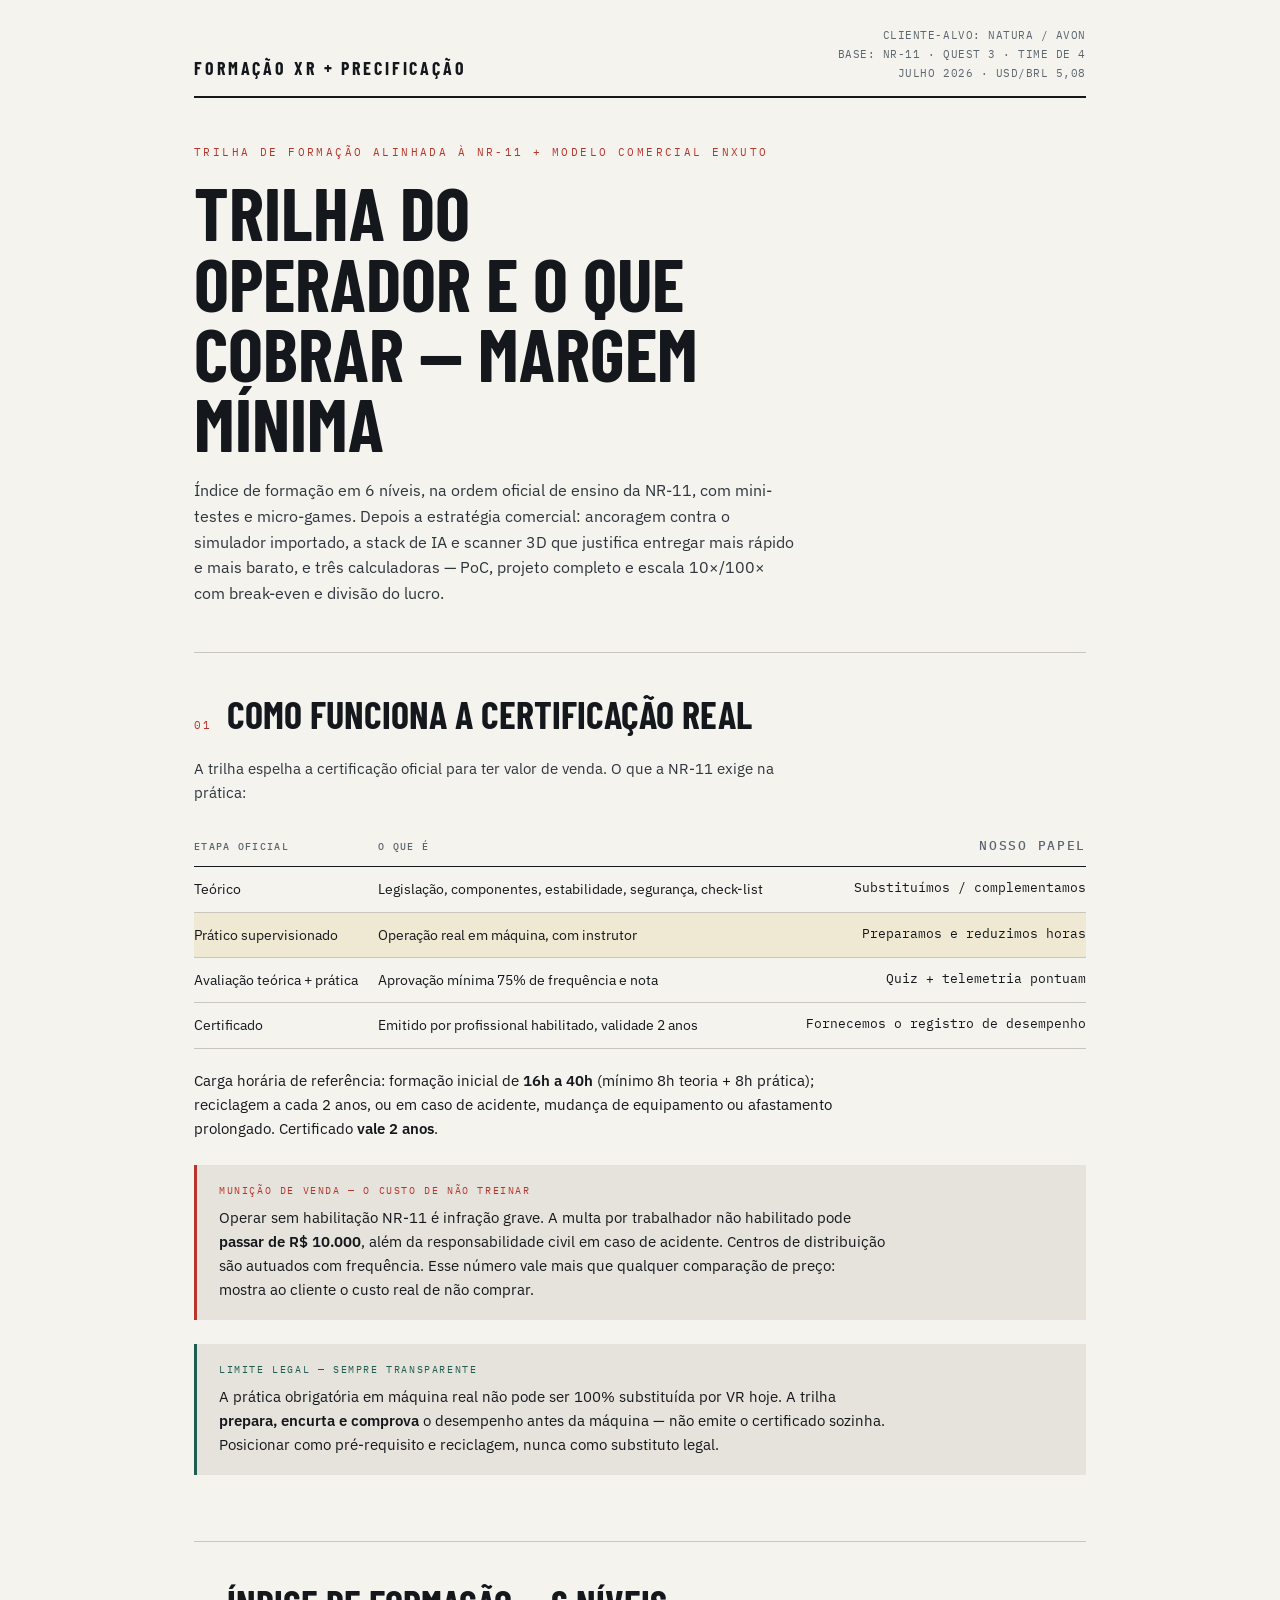
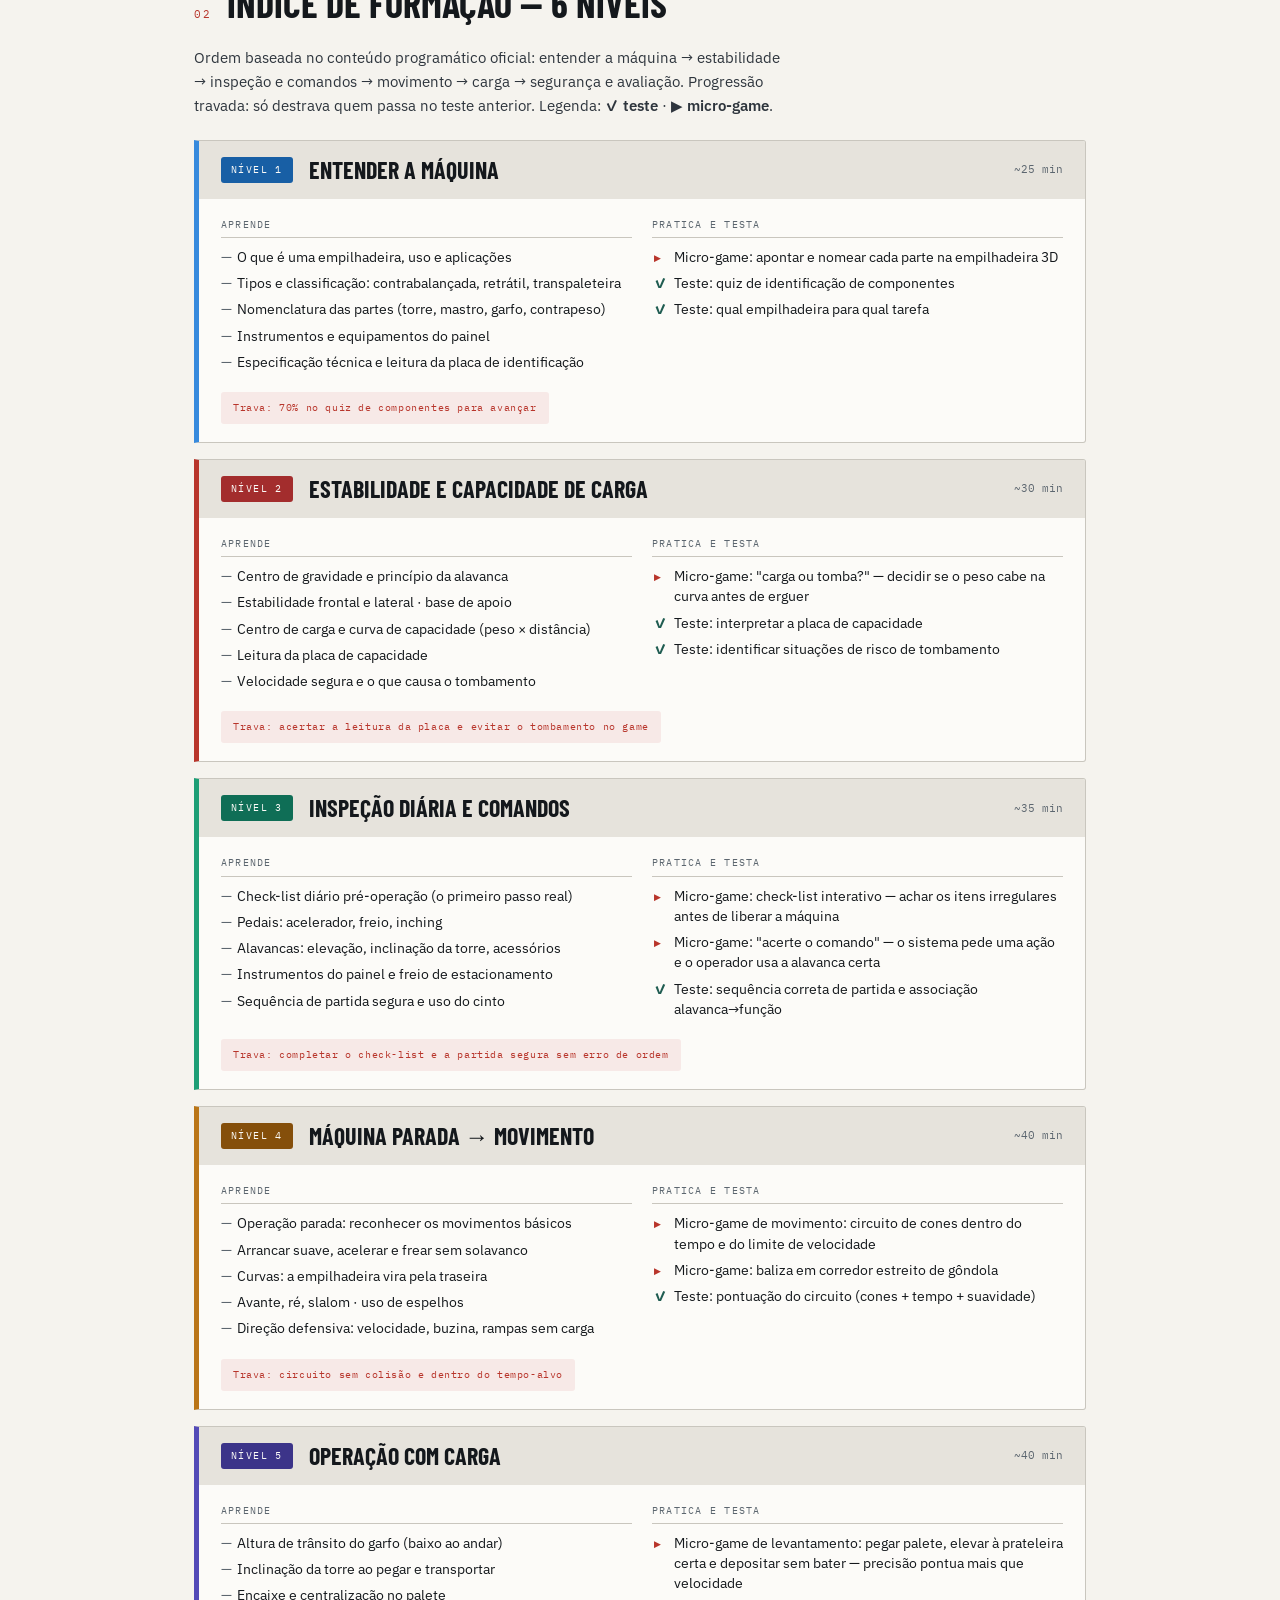
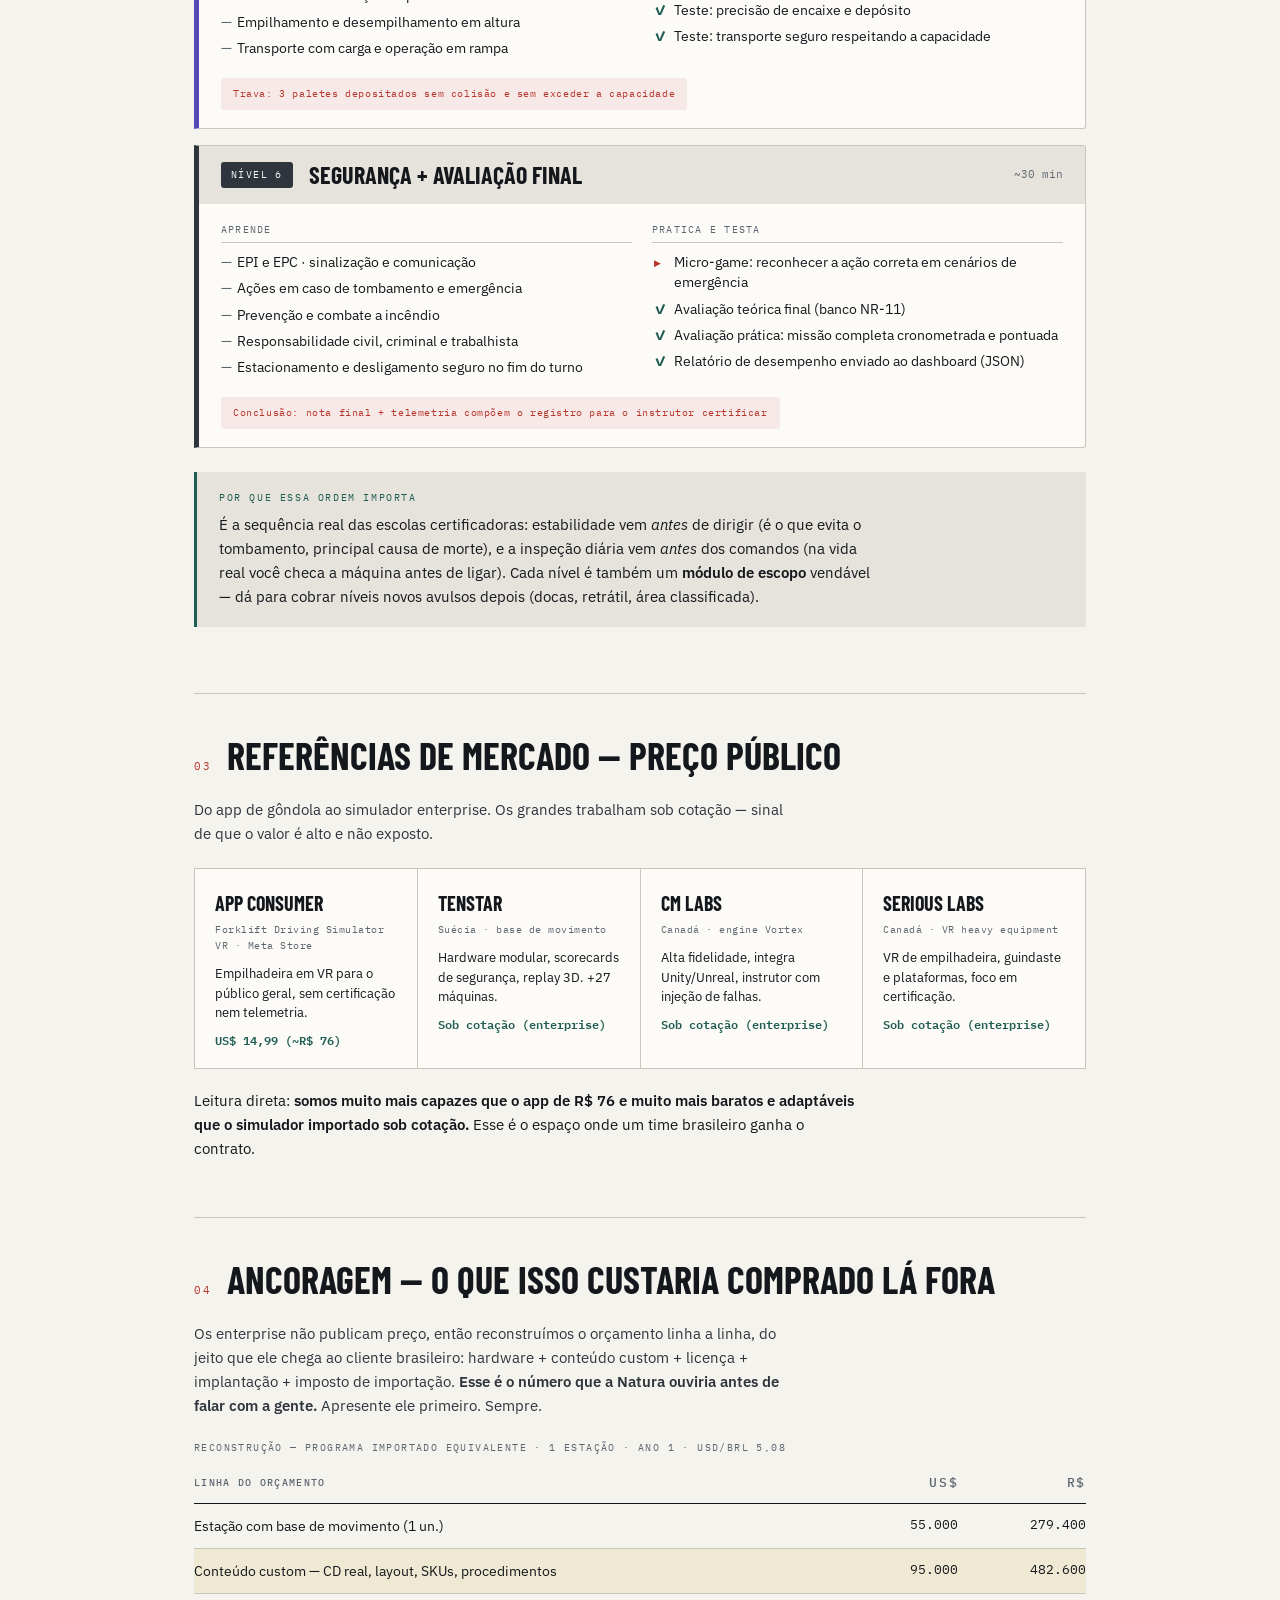
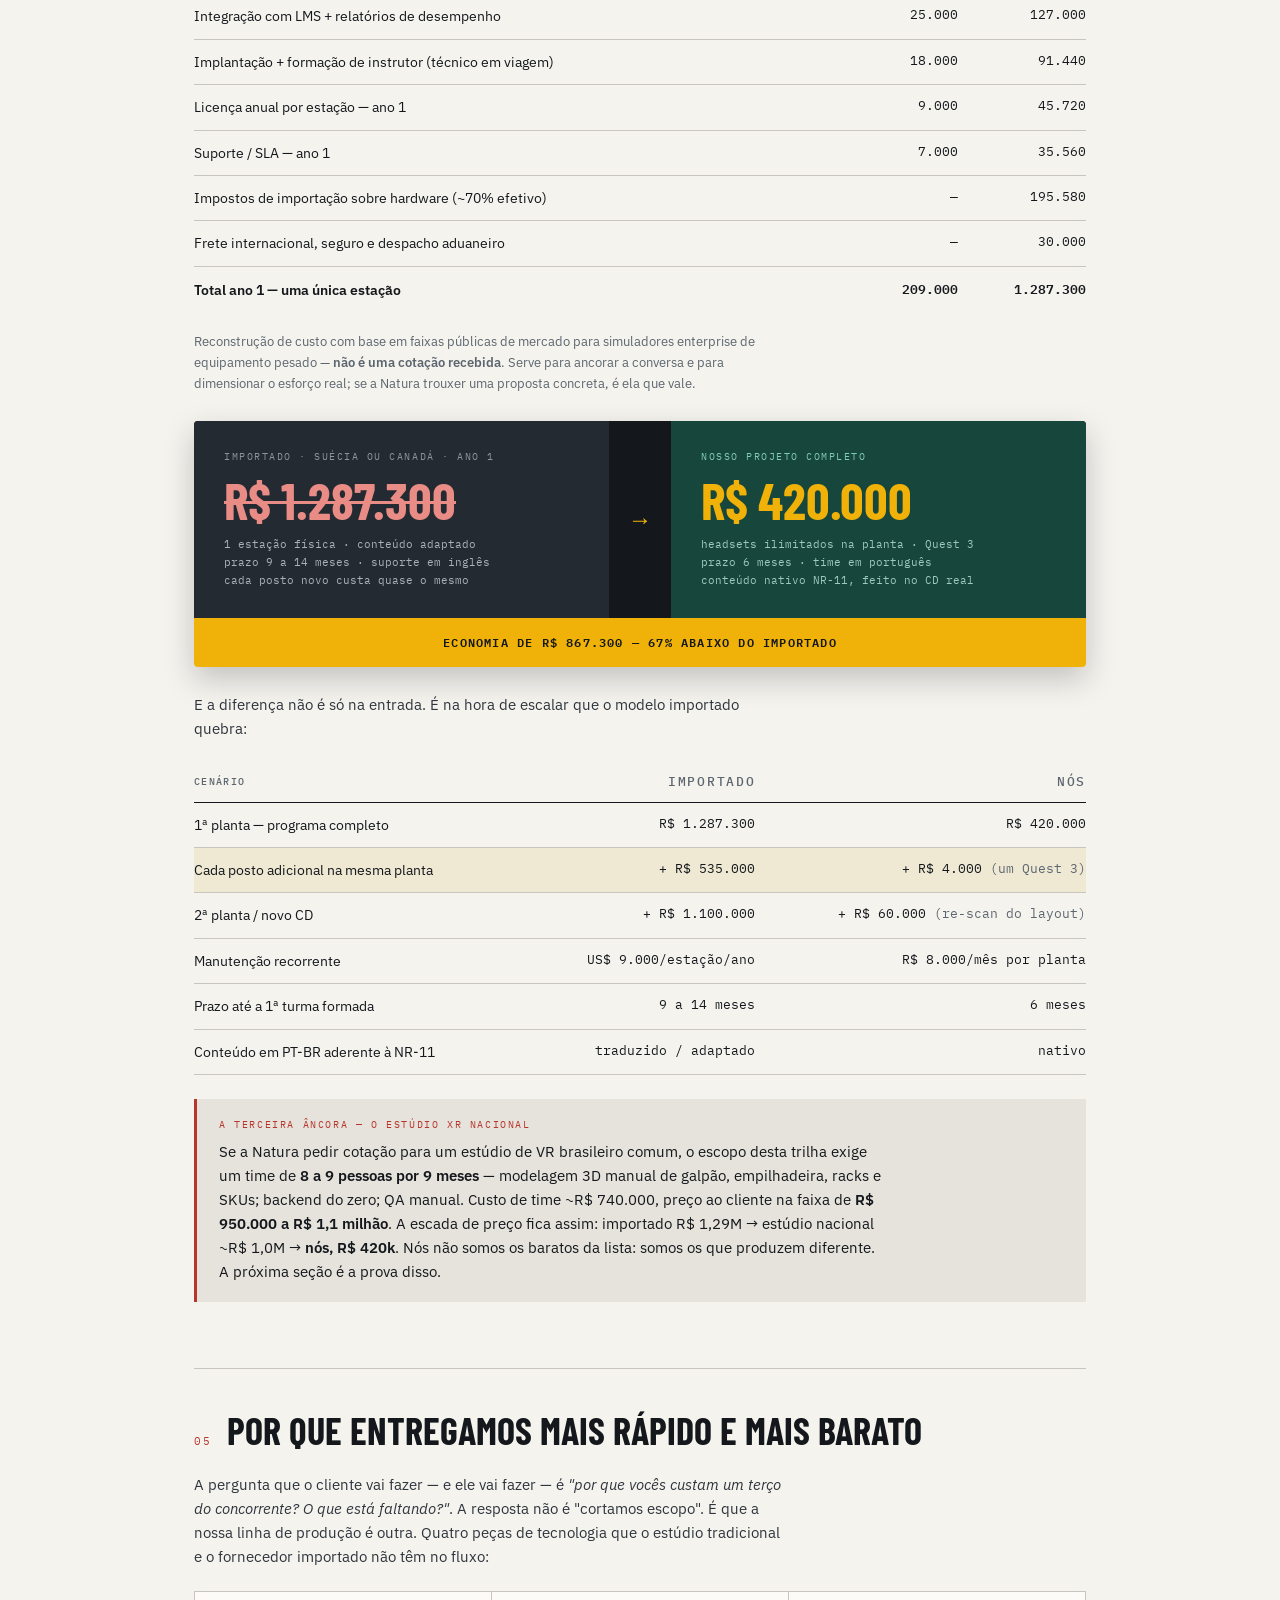
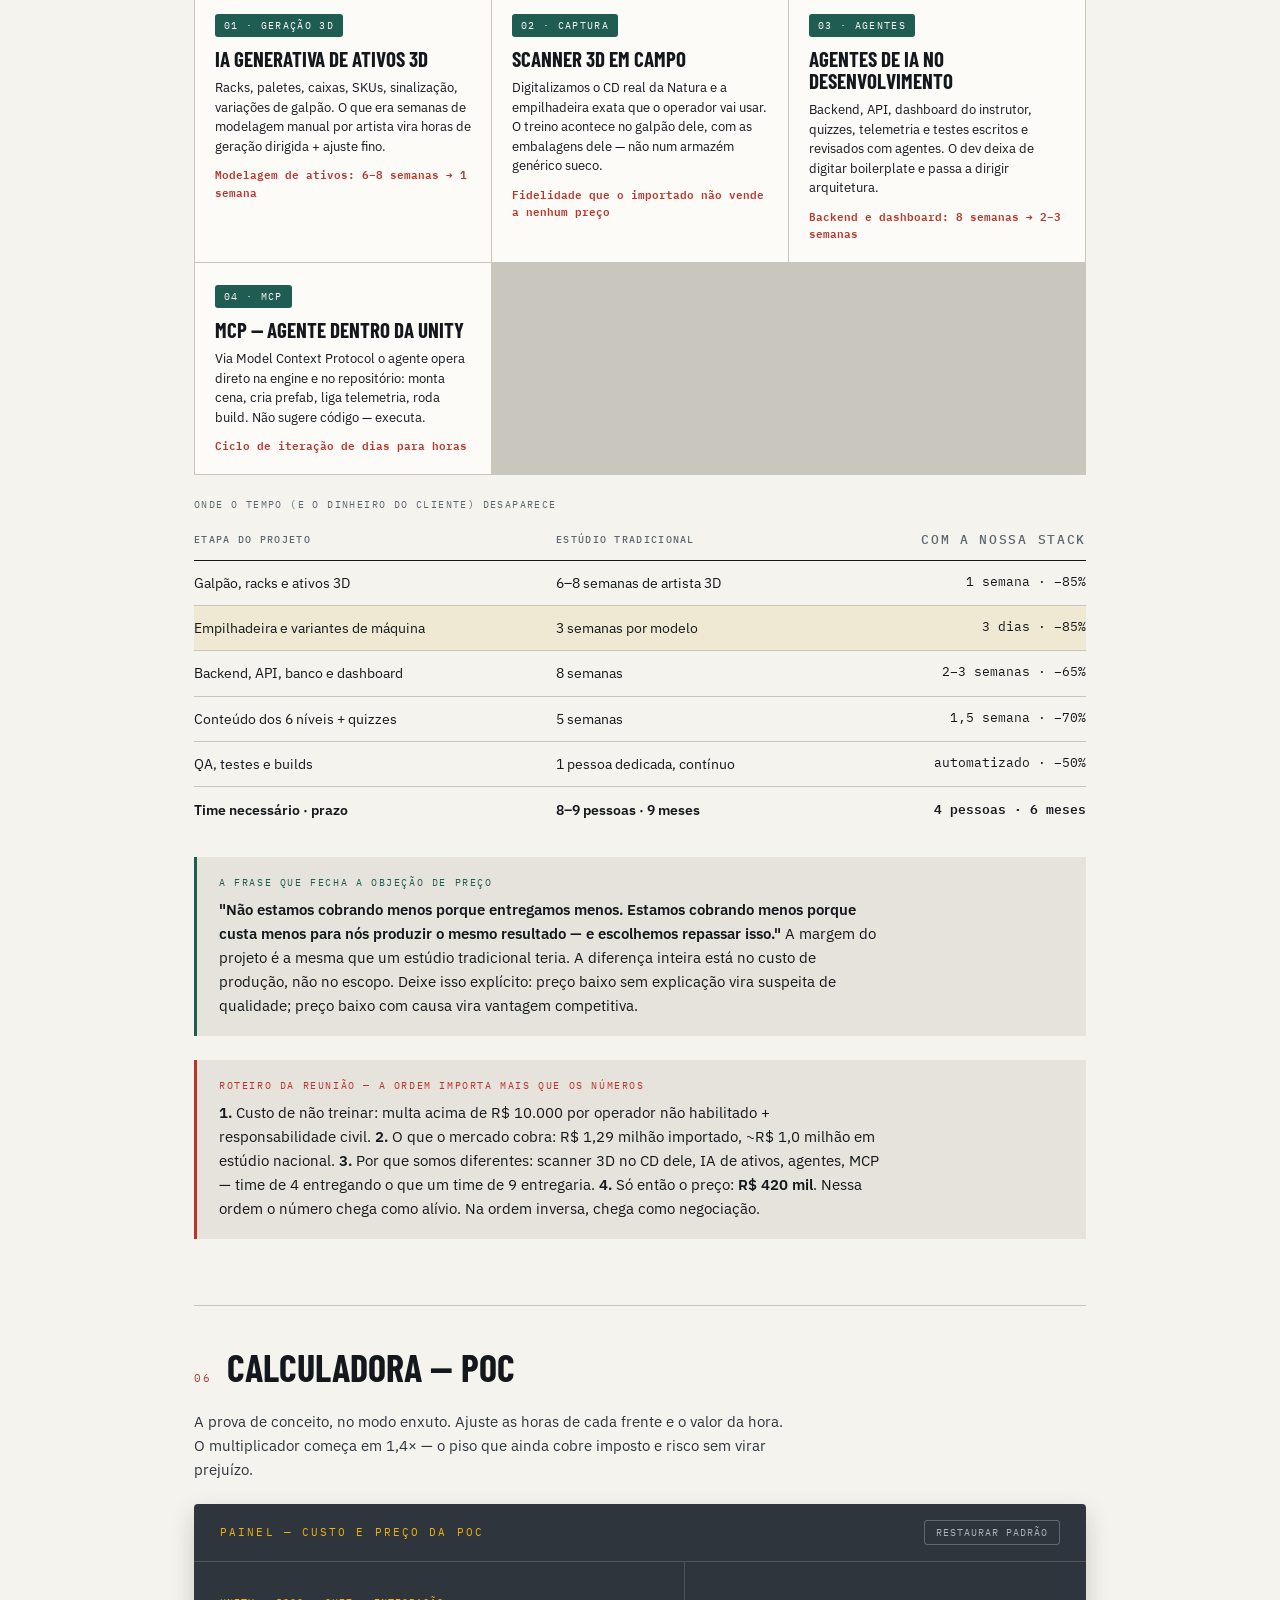
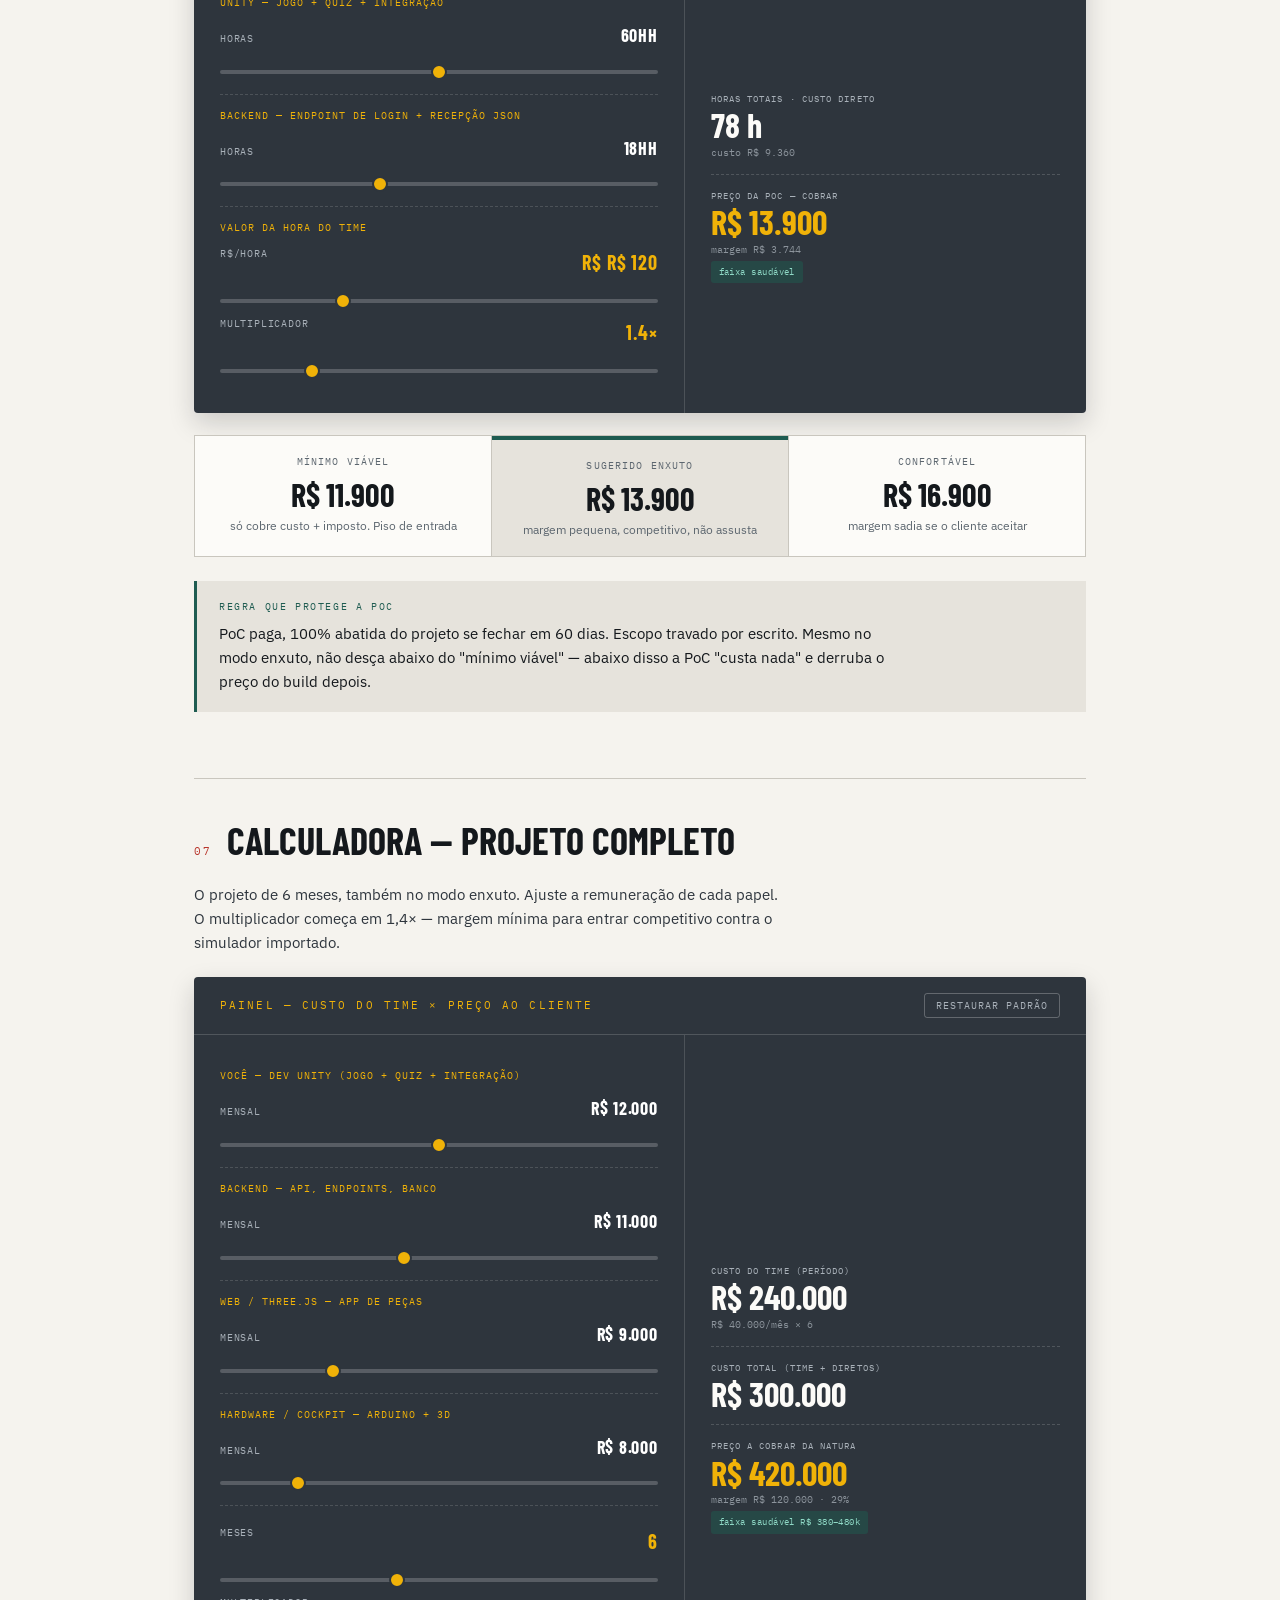
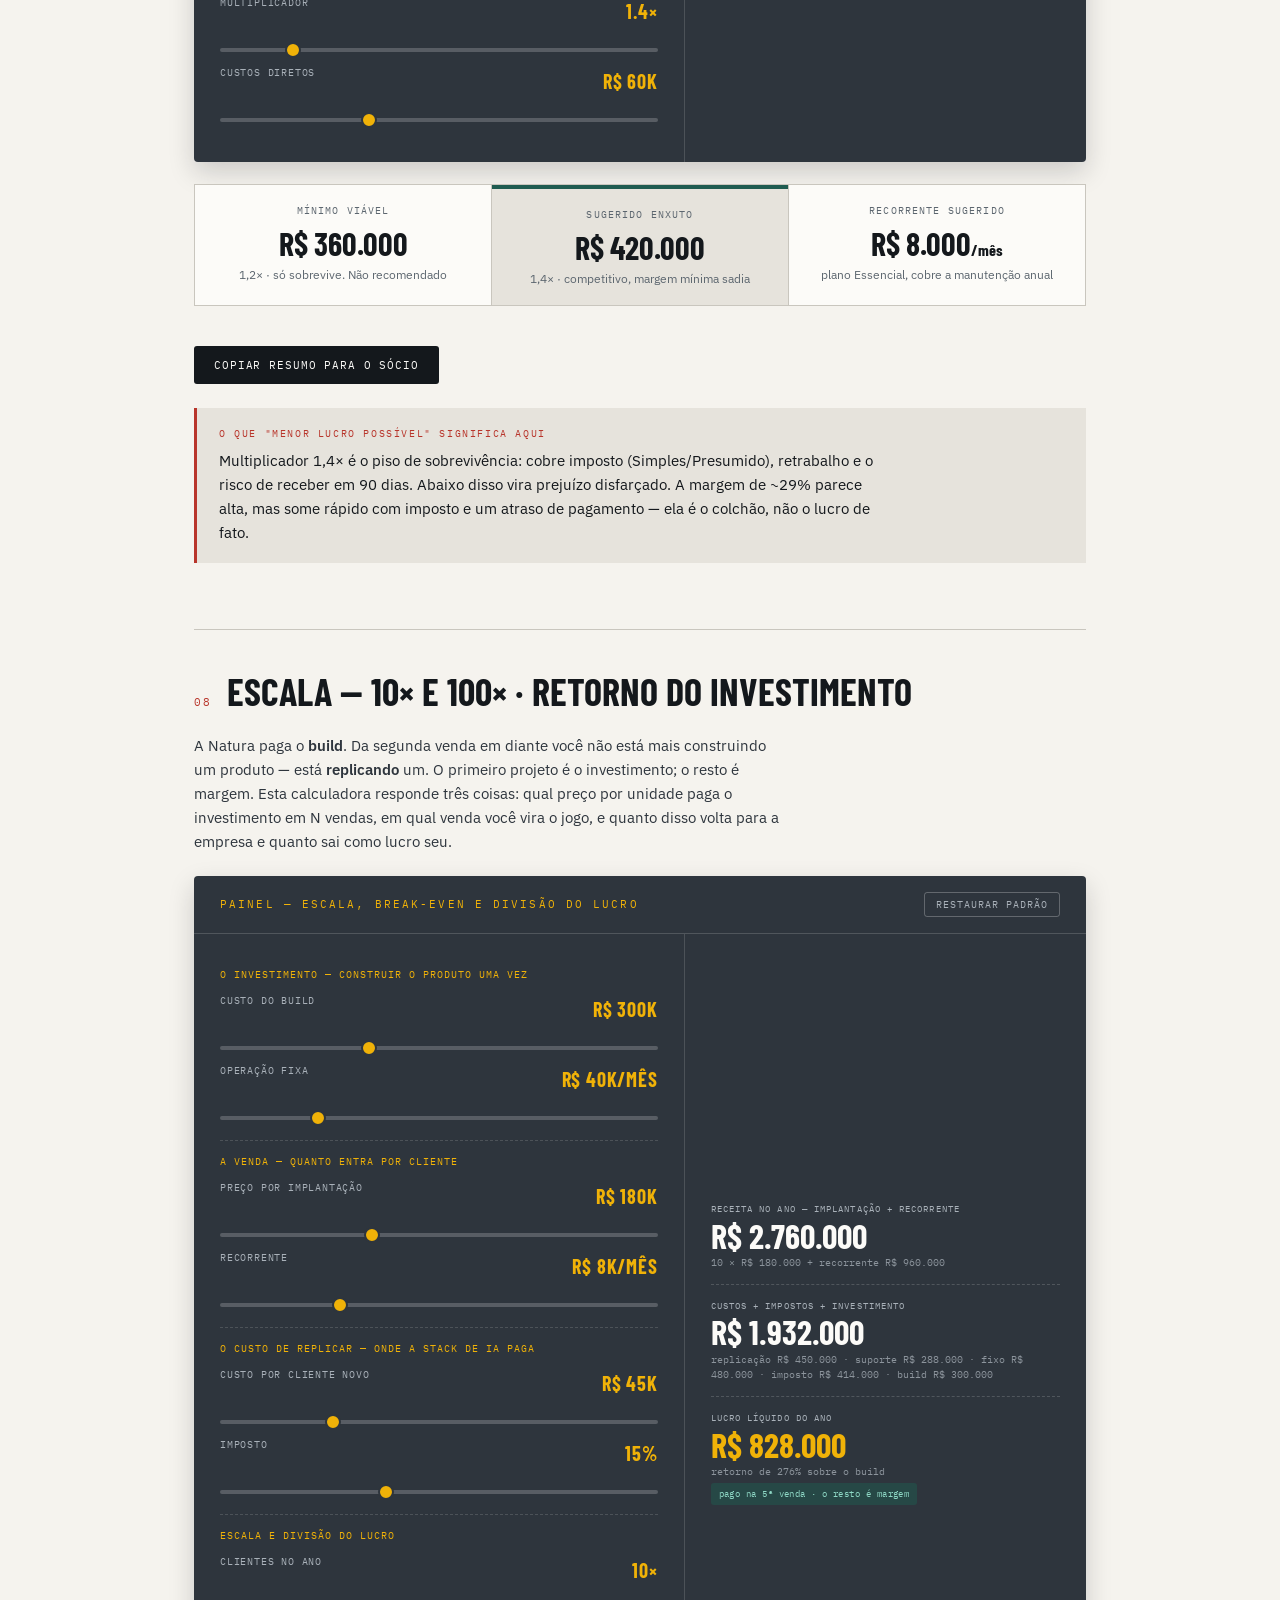
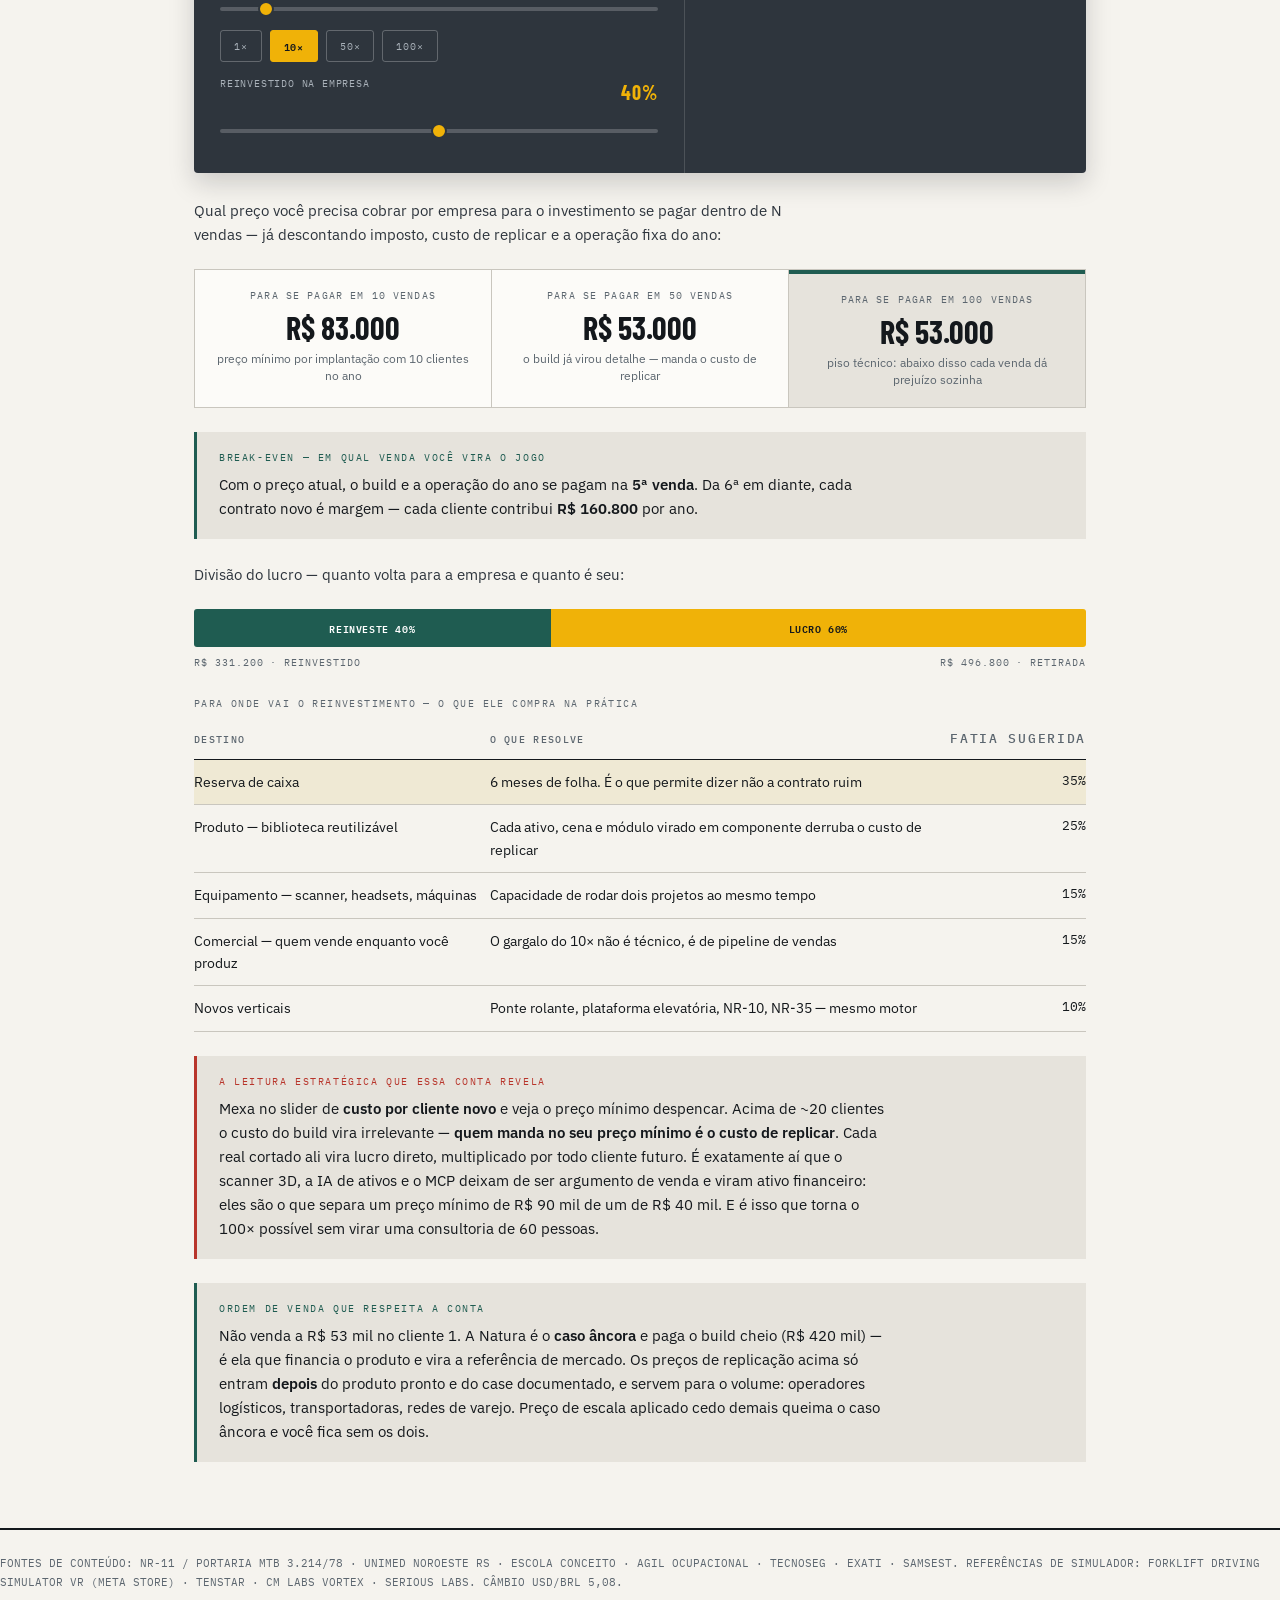
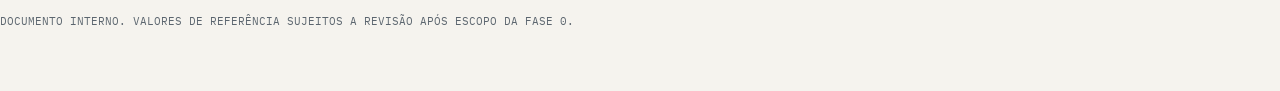
==== commit 967d7bd3: "[feat] adiciona ancoragem de preco, stack de IA e calculadora de escala Tres secoes novas na estrate" ====
--- a/index.html
+++ b/index.html
@@ -736,9 +736,234 @@
             line-height: 1.85
         }
 
+        .anchorbox {
+            margin: 26px 0;
+            border-radius: 4px;
+            overflow: hidden;
+            box-shadow: 0 12px 30px rgba(20, 24, 28, .22)
+        }
+
+        .anchor {
+            display: grid;
+            grid-template-columns: 1fr 62px 1fr;
+            align-items: stretch;
+            background: var(--ink)
+        }
+
+        .anchor .cell {
+            padding: 28px 30px;
+            color: var(--white)
+        }
+
+        .anchor .cell.them {
+            background: #242A31
+        }
+
+        .anchor .cell.us {
+            background: #17463D
+        }
+
+        .anchor .cap {
+            font-family: var(--mono);
+            font-size: 9.5px;
+            letter-spacing: .16em;
+            text-transform: uppercase;
+            color: #8C949C;
+            margin-bottom: 12px
+        }
+
+        .anchor .cell.us .cap {
+            color: #7FCBB6
+        }
+
+        .anchor .num {
+            font-family: var(--display);
+            font-weight: 700;
+            font-size: clamp(32px, 5vw, 52px);
+            line-height: .9
+        }
+
+        .anchor .cell.them .num {
+            color: #E88C85;
+            text-decoration: line-through;
+            text-decoration-thickness: 3px
+        }
+
+        .anchor .cell.us .num {
+            color: var(--hazard)
+        }
+
+        .anchor .sub2 {
+            font-family: var(--mono);
+            font-size: 10.5px;
+            color: #A9B1B9;
+            margin-top: 12px;
+            line-height: 1.75
+        }
+
+        .anchor .cell.us .sub2 {
+            color: #9DC9BE
+        }
+
+        .anchor .mid {
+            display: flex;
+            align-items: center;
+            justify-content: center;
+            background: var(--ink);
+            font-family: var(--display);
+            font-weight: 700;
+            font-size: 24px;
+            color: var(--hazard)
+        }
+
+        .saveband {
+            background: var(--hazard);
+            color: var(--ink);
+            padding: 15px 30px;
+            font-family: var(--mono);
+            font-size: 12px;
+            letter-spacing: .1em;
+            text-transform: uppercase;
+            font-weight: 600;
+            text-align: center
+        }
+
+        .techgrid {
+            display: grid;
+            grid-template-columns: repeat(auto-fit, minmax(232px, 1fr));
+            gap: 1px;
+            background: var(--line);
+            border: 1px solid var(--line);
+            margin: 22px 0
+        }
+
+        .tech {
+            background: var(--white);
+            padding: 20px
+        }
+
+        .tech .ic {
+            font-family: var(--mono);
+            font-size: 9.5px;
+            letter-spacing: .14em;
+            text-transform: uppercase;
+            color: var(--white);
+            background: var(--deep);
+            display: inline-block;
+            padding: 4px 9px;
+            border-radius: 3px;
+            margin-bottom: 11px
+        }
+
+        .tech .tt {
+            font-family: var(--display);
+            font-weight: 700;
+            font-size: 21px;
+            text-transform: uppercase;
+            line-height: 1.05;
+            margin-bottom: 8px
+        }
+
+        .tech p {
+            font-size: 13px;
+            line-height: 1.5;
+            margin-bottom: 9px
+        }
+
+        .tech .gain {
+            font-family: var(--mono);
+            font-size: 11px;
+            font-weight: 600;
+            color: var(--signal)
+        }
+
+        .qrow {
+            display: flex;
+            gap: 8px;
+            margin-top: 12px;
+            flex-wrap: wrap
+        }
+
+        .qbtn {
+            font-family: var(--mono);
+            font-size: 10px;
+            letter-spacing: .08em;
+            background: transparent;
+            border: 1px solid rgba(255, 255, 255, .25);
+            color: #A9B1B9;
+            border-radius: 3px;
+            padding: 6px 13px;
+            cursor: pointer;
+            text-transform: uppercase
+        }
+
+        .qbtn:hover {
+            background: rgba(255, 255, 255, .08);
+            color: #fff
+        }
+
+        .qbtn.on {
+            background: var(--hazard);
+            color: var(--ink);
+            border-color: var(--hazard);
+            font-weight: 600
+        }
+
+        .split {
+            display: flex;
+            height: 38px;
+            border-radius: 3px;
+            overflow: hidden;
+            margin-top: 8px
+        }
+
+        .split div {
+            display: flex;
+            align-items: center;
+            justify-content: center;
+            font-family: var(--mono);
+            font-size: 10px;
+            letter-spacing: .06em;
+            text-transform: uppercase;
+            font-weight: 600;
+            white-space: nowrap;
+            overflow: hidden;
+            transition: width .18s ease
+        }
+
+        .split .s1 {
+            background: var(--deep);
+            color: #fff
+        }
+
+        .split .s2 {
+            background: var(--hazard);
+            color: var(--ink)
+        }
+
+        .splitlbl {
+            display: flex;
+            justify-content: space-between;
+            font-family: var(--mono);
+            font-size: 9.5px;
+            letter-spacing: .1em;
+            text-transform: uppercase;
+            color: var(--slate);
+            margin-top: 8px
+        }
+
         @media (max-width:720px) {
             .level-body .cols {
                 grid-template-columns: 1fr
+            }
+
+            .anchor {
+                grid-template-columns: 1fr
+            }
+
+            .anchor .mid {
+                padding: 8px 0;
+                transform: rotate(90deg)
             }
 
             .calc-body {
@@ -781,9 +1006,17 @@
             .tbl tr.hi td,
             .call,
             .ref,
-            .sug.pick {
+            .sug.pick,
+            .anchor .cell,
+            .saveband,
+            .tech .ic,
+            .split div {
                 -webkit-print-color-adjust: exact;
                 print-color-adjust: exact
+            }
+
+            .anchorbox {
+                page-break-inside: avoid
             }
         }
     </style>
@@ -802,8 +1035,9 @@
             <div class="eyebrow">Trilha de formação alinhada à NR-11 + modelo comercial enxuto</div>
             <h1>Trilha do operador e o que cobrar — margem mínima</h1>
             <p class="sub">Índice de formação em 6 níveis, na ordem oficial de ensino da NR-11, com mini-testes e
-                micro-games. Depois, duas calculadoras — PoC e projeto completo — no modo de menor margem viável para
-                entrar competitivo e ganhar o cliente.</p>
+                micro-games. Depois a estratégia comercial: ancoragem contra o simulador importado, a stack de IA e
+                scanner 3D que justifica entregar mais rápido e mais barato, e três calculadoras — PoC, projeto completo
+                e escala 10×/100× com break-even e divisão do lucro.</p>
         </div>
 
         <section>
@@ -1093,6 +1327,252 @@
 
         <section>
             <div class="shead"><span class="snum">04</span>
+                <h2>Ancoragem — o que isso custaria comprado lá fora</h2>
+            </div>
+            <p class="lede">Os enterprise não publicam preço, então reconstruímos o orçamento linha a linha, do jeito que
+                ele chega ao cliente brasileiro: hardware + conteúdo custom + licença + implantação + imposto de
+                importação. <strong>Esse é o número que a Natura ouviria antes de falar com a gente.</strong> Apresente
+                ele primeiro. Sempre.</p>
+
+            <table class="tbl">
+                <caption>Reconstrução — programa importado equivalente · 1 estação · ano 1 · USD/BRL 5,08</caption>
+                <thead>
+                    <tr>
+                        <th>Linha do orçamento</th>
+                        <th class="n">US$</th>
+                        <th class="n">R$</th>
+                    </tr>
+                </thead>
+                <tbody>
+                    <tr>
+                        <td>Estação com base de movimento (1 un.)</td>
+                        <td class="n">55.000</td>
+                        <td class="n">279.400</td>
+                    </tr>
+                    <tr class="hi">
+                        <td>Conteúdo custom — CD real, layout, SKUs, procedimentos</td>
+                        <td class="n">95.000</td>
+                        <td class="n">482.600</td>
+                    </tr>
+                    <tr>
+                        <td>Integração com LMS + relatórios de desempenho</td>
+                        <td class="n">25.000</td>
+                        <td class="n">127.000</td>
+                    </tr>
+                    <tr>
+                        <td>Implantação + formação de instrutor (técnico em viagem)</td>
+                        <td class="n">18.000</td>
+                        <td class="n">91.440</td>
+                    </tr>
+                    <tr>
+                        <td>Licença anual por estação — ano 1</td>
+                        <td class="n">9.000</td>
+                        <td class="n">45.720</td>
+                    </tr>
+                    <tr>
+                        <td>Suporte / SLA — ano 1</td>
+                        <td class="n">7.000</td>
+                        <td class="n">35.560</td>
+                    </tr>
+                    <tr>
+                        <td>Impostos de importação sobre hardware (~70% efetivo)</td>
+                        <td class="n">—</td>
+                        <td class="n">195.580</td>
+                    </tr>
+                    <tr>
+                        <td>Frete internacional, seguro e despacho aduaneiro</td>
+                        <td class="n">—</td>
+                        <td class="n">30.000</td>
+                    </tr>
+                    <tr class="total">
+                        <td>Total ano 1 — uma única estação</td>
+                        <td class="n">209.000</td>
+                        <td class="n">1.287.300</td>
+                    </tr>
+                </tbody>
+            </table>
+            <p class="sm">Reconstrução de custo com base em faixas públicas de mercado para simuladores enterprise de
+                equipamento pesado — <strong>não é uma cotação recebida</strong>. Serve para ancorar a conversa e para
+                dimensionar o esforço real; se a Natura trouxer uma proposta concreta, é ela que vale.</p>
+
+            <div class="anchorbox">
+                <div class="anchor">
+                    <div class="cell them">
+                        <div class="cap">Importado · Suécia ou Canadá · ano 1</div>
+                        <div class="num">R$ 1.287.300</div>
+                        <div class="sub2">1 estação física · conteúdo adaptado<br>prazo 9 a 14 meses · suporte em
+                            inglês<br>cada posto novo custa quase o mesmo</div>
+                    </div>
+                    <div class="mid">→</div>
+                    <div class="cell us">
+                        <div class="cap">Nosso projeto completo</div>
+                        <div class="num" id="anUs">R$ 420.000</div>
+                        <div class="sub2">headsets ilimitados na planta · Quest 3<br>prazo 6 meses · time em
+                            português<br>conteúdo nativo NR-11, feito no CD real</div>
+                    </div>
+                </div>
+                <div class="saveband" id="anSave">Economia de R$ 867.300 — 67% abaixo do importado</div>
+            </div>
+
+            <p class="lede">E a diferença não é só na entrada. É na hora de escalar que o modelo importado quebra:</p>
+            <table class="tbl">
+                <thead>
+                    <tr>
+                        <th>Cenário</th>
+                        <th class="n">Importado</th>
+                        <th class="n">Nós</th>
+                    </tr>
+                </thead>
+                <tbody>
+                    <tr>
+                        <td>1ª planta — programa completo</td>
+                        <td class="n">R$ 1.287.300</td>
+                        <td class="n" id="anRow1">R$ 420.000</td>
+                    </tr>
+                    <tr class="hi">
+                        <td>Cada posto adicional na mesma planta</td>
+                        <td class="n">+ R$ 535.000</td>
+                        <td class="n">+ R$ 4.000 <span class="sm">(um Quest 3)</span></td>
+                    </tr>
+                    <tr>
+                        <td>2ª planta / novo CD</td>
+                        <td class="n">+ R$ 1.100.000</td>
+                        <td class="n">+ R$ 60.000 <span class="sm">(re-scan do layout)</span></td>
+                    </tr>
+                    <tr>
+                        <td>Manutenção recorrente</td>
+                        <td class="n">US$ 9.000/estação/ano</td>
+                        <td class="n">R$ 8.000/mês por planta</td>
+                    </tr>
+                    <tr>
+                        <td>Prazo até a 1ª turma formada</td>
+                        <td class="n">9 a 14 meses</td>
+                        <td class="n">6 meses</td>
+                    </tr>
+                    <tr>
+                        <td>Conteúdo em PT-BR aderente à NR-11</td>
+                        <td class="n">traduzido / adaptado</td>
+                        <td class="n">nativo</td>
+                    </tr>
+                </tbody>
+            </table>
+
+            <div class="call">
+                <div class="lbl">A terceira âncora — o estúdio XR nacional</div>
+                <p>Se a Natura pedir cotação para um estúdio de VR brasileiro comum, o escopo desta trilha exige um time
+                    de <strong>8 a 9 pessoas por 9 meses</strong> — modelagem 3D manual de galpão, empilhadeira, racks e
+                    SKUs; backend do zero; QA manual. Custo de time ~R$ 740.000, preço ao cliente na faixa de
+                    <strong>R$ 950.000 a R$ 1,1 milhão</strong>. A escada de preço fica assim: importado R$ 1,29M →
+                    estúdio nacional ~R$ 1,0M → <strong>nós, R$ 420k</strong>. Nós não somos os baratos da lista: somos
+                    os que produzem diferente. A próxima seção é a prova disso.</p>
+            </div>
+        </section>
+
+        <section>
+            <div class="shead"><span class="snum">05</span>
+                <h2>Por que entregamos mais rápido e mais barato</h2>
+            </div>
+            <p class="lede">A pergunta que o cliente vai fazer — e ele vai fazer — é <em>"por que vocês custam um terço
+                    do concorrente? O que está faltando?"</em>. A resposta não é "cortamos escopo". É que a nossa linha
+                de produção é outra. Quatro peças de tecnologia que o estúdio tradicional e o fornecedor importado não
+                têm no fluxo:</p>
+
+            <div class="techgrid">
+                <div class="tech">
+                    <div class="ic">01 · Geração 3D</div>
+                    <div class="tt">IA generativa de ativos 3D</div>
+                    <p>Racks, paletes, caixas, SKUs, sinalização, variações de galpão. O que era semanas de modelagem
+                        manual por artista vira horas de geração dirigida + ajuste fino.</p>
+                    <div class="gain">Modelagem de ativos: 6–8 semanas → 1 semana</div>
+                </div>
+                <div class="tech">
+                    <div class="ic">02 · Captura</div>
+                    <div class="tt">Scanner 3D em campo</div>
+                    <p>Digitalizamos o CD real da Natura e a empilhadeira exata que o operador vai usar. O treino
+                        acontece no galpão dele, com as embalagens dele — não num armazém genérico sueco.</p>
+                    <div class="gain">Fidelidade que o importado não vende a nenhum preço</div>
+                </div>
+                <div class="tech">
+                    <div class="ic">03 · Agentes</div>
+                    <div class="tt">Agentes de IA no desenvolvimento</div>
+                    <p>Backend, API, dashboard do instrutor, quizzes, telemetria e testes escritos e revisados com
+                        agentes. O dev deixa de digitar boilerplate e passa a dirigir arquitetura.</p>
+                    <div class="gain">Backend e dashboard: 8 semanas → 2–3 semanas</div>
+                </div>
+                <div class="tech">
+                    <div class="ic">04 · MCP</div>
+                    <div class="tt">MCP — agente dentro da Unity</div>
+                    <p>Via Model Context Protocol o agente opera direto na engine e no repositório: monta cena, cria
+                        prefab, liga telemetria, roda build. Não sugere código — executa.</p>
+                    <div class="gain">Ciclo de iteração de dias para horas</div>
+                </div>
+            </div>
+
+            <table class="tbl">
+                <caption>Onde o tempo (e o dinheiro do cliente) desaparece</caption>
+                <thead>
+                    <tr>
+                        <th>Etapa do projeto</th>
+                        <th>Estúdio tradicional</th>
+                        <th class="n">Com a nossa stack</th>
+                    </tr>
+                </thead>
+                <tbody>
+                    <tr>
+                        <td>Galpão, racks e ativos 3D</td>
+                        <td>6–8 semanas de artista 3D</td>
+                        <td class="n">1 semana · −85%</td>
+                    </tr>
+                    <tr class="hi">
+                        <td>Empilhadeira e variantes de máquina</td>
+                        <td>3 semanas por modelo</td>
+                        <td class="n">3 dias · −85%</td>
+                    </tr>
+                    <tr>
+                        <td>Backend, API, banco e dashboard</td>
+                        <td>8 semanas</td>
+                        <td class="n">2–3 semanas · −65%</td>
+                    </tr>
+                    <tr>
+                        <td>Conteúdo dos 6 níveis + quizzes</td>
+                        <td>5 semanas</td>
+                        <td class="n">1,5 semana · −70%</td>
+                    </tr>
+                    <tr>
+                        <td>QA, testes e builds</td>
+                        <td>1 pessoa dedicada, contínuo</td>
+                        <td class="n">automatizado · −50%</td>
+                    </tr>
+                    <tr class="total">
+                        <td>Time necessário · prazo</td>
+                        <td>8–9 pessoas · 9 meses</td>
+                        <td class="n">4 pessoas · 6 meses</td>
+                    </tr>
+                </tbody>
+            </table>
+
+            <div class="call ok">
+                <div class="lbl">A frase que fecha a objeção de preço</div>
+                <p><strong>"Não estamos cobrando menos porque entregamos menos. Estamos cobrando menos porque custa menos
+                        para nós produzir o mesmo resultado — e escolhemos repassar isso."</strong> A margem do projeto é
+                    a mesma que um estúdio tradicional teria. A diferença inteira está no custo de produção, não no
+                    escopo. Deixe isso explícito: preço baixo sem explicação vira suspeita de qualidade; preço baixo com
+                    causa vira vantagem competitiva.</p>
+            </div>
+
+            <div class="call">
+                <div class="lbl">Roteiro da reunião — a ordem importa mais que os números</div>
+                <p><strong>1.</strong> Custo de não treinar: multa acima de R$ 10.000 por operador não habilitado +
+                    responsabilidade civil. <strong>2.</strong> O que o mercado cobra: R$ 1,29 milhão importado, ~R$ 1,0
+                    milhão em estúdio nacional. <strong>3.</strong> Por que somos diferentes: scanner 3D no CD dele, IA
+                    de ativos, agentes, MCP — time de 4 entregando o que um time de 9 entregaria. <strong>4.</strong> Só
+                    então o preço: <strong>R$ 420 mil</strong>. Nessa ordem o número chega como alívio. Na ordem inversa,
+                    chega como negociação.</p>
+            </div>
+        </section>
+
+        <section>
+            <div class="shead"><span class="snum">06</span>
                 <h2>Calculadora — PoC</h2>
             </div>
             <p class="lede">A prova de conceito, no modo enxuto. Ajuste as horas de cada frente e o valor da hora. O
@@ -1168,7 +1648,7 @@
         </section>
 
         <section>
-            <div class="shead"><span class="snum">05</span>
+            <div class="shead"><span class="snum">07</span>
                 <h2>Calculadora — projeto completo</h2>
             </div>
             <p class="lede">O projeto de 6 meses, também no modo enxuto. Ajuste a remuneração de cada papel. O
@@ -1263,6 +1743,177 @@
                 <p>Multiplicador 1,4× é o piso de sobrevivência: cobre imposto (Simples/Presumido), retrabalho e o risco
                     de receber em 90 dias. Abaixo disso vira prejuízo disfarçado. A margem de ~29% parece alta, mas some
                     rápido com imposto e um atraso de pagamento — ela é o colchão, não o lucro de fato.</p>
+            </div>
+        </section>
+
+        <section>
+            <div class="shead"><span class="snum">08</span>
+                <h2>Escala — 10× e 100× · retorno do investimento</h2>
+            </div>
+            <p class="lede">A Natura paga o <strong>build</strong>. Da segunda venda em diante você não está mais
+                construindo um produto — está <strong>replicando</strong> um. O primeiro projeto é o investimento; o
+                resto é margem. Esta calculadora responde três coisas: qual preço por unidade paga o investimento em N
+                vendas, em qual venda você vira o jogo, e quanto disso volta para a empresa e quanto sai como lucro seu.
+            </p>
+
+            <div class="calc">
+                <div class="calc-head"><span>Painel — escala, break-even e divisão do lucro</span><button class="reset"
+                        onclick="resetScale()">Restaurar padrão</button></div>
+                <div class="calc-body">
+                    <div class="calc-controls">
+                        <div class="roleblock">
+                            <div class="rn">O investimento — construir o produto uma vez</div>
+                            <div class="gctrl"><label>Custo do build <span class="val">R$ <span>300</span>k</span></label>
+                                <input type="range" id="s0" min="150" max="600" value="300" step="10"
+                                    oninput="recalcScale()"></div>
+                            <div class="gctrl"><label>Operação fixa <span class="val">R$ <span>40</span>k/mês</span></label>
+                                <input type="range" id="s5" min="10" max="150" value="40" step="5"
+                                    oninput="recalcScale()"></div>
+                        </div>
+                        <div class="roleblock">
+                            <div class="rn">A venda — quanto entra por cliente</div>
+                            <div class="gctrl"><label>Preço por implantação <span class="val">R$ <span>180</span>k</span></label>
+                                <input type="range" id="s1" min="40" max="450" value="180" step="5"
+                                    oninput="recalcScale()"></div>
+                            <div class="gctrl"><label>Recorrente <span class="val">R$ <span>8</span>k/mês</span></label>
+                                <input type="range" id="s4" min="0" max="30" value="8" step="1"
+                                    oninput="recalcScale()"></div>
+                        </div>
+                        <div class="roleblock">
+                            <div class="rn">O custo de replicar — onde a stack de IA paga</div>
+                            <div class="gctrl"><label>Custo por cliente novo <span class="val">R$ <span>45</span>k</span></label>
+                                <input type="range" id="s2" min="10" max="150" value="45" step="5"
+                                    oninput="recalcScale()"></div>
+                            <div class="gctrl"><label>Imposto <span class="val"><span>15</span>%</span></label>
+                                <input type="range" id="s6" min="6" max="30" value="15" step="1"
+                                    oninput="recalcScale()"></div>
+                        </div>
+                        <div class="roleblock">
+                            <div class="rn">Escala e divisão do lucro</div>
+                            <div class="gctrl"><label>Clientes no ano <span class="val"><span>10</span>×</span></label>
+                                <input type="range" id="s3" min="1" max="100" value="10" step="1"
+                                    oninput="recalcScale()"></div>
+                            <div class="qrow"><button class="qbtn" onclick="setQty(1)">1×</button><button class="qbtn"
+                                    onclick="setQty(10)">10×</button><button class="qbtn"
+                                    onclick="setQty(50)">50×</button><button class="qbtn"
+                                    onclick="setQty(100)">100×</button></div>
+                            <div class="gctrl" style="margin-top:14px"><label>Reinvestido na empresa <span
+                                        class="val"><span>40</span>%</span></label><input type="range" id="s7" min="0"
+                                    max="80" value="40" step="5" oninput="recalcScale()"></div>
+                        </div>
+                    </div>
+                    <div class="calc-out">
+                        <div class="orow">
+                            <div class="k">Receita no ano — implantação + recorrente</div>
+                            <div class="big" id="scRev">R$ 2.760.000</div>
+                            <div class="note" id="scRevNote">10 × R$ 180.000 + recorrente R$ 960.000</div>
+                        </div>
+                        <div class="odiv"></div>
+                        <div class="orow">
+                            <div class="k">Custos + impostos + investimento</div>
+                            <div class="big" id="scCost">R$ 1.932.000</div>
+                            <div class="note" id="scCostNote">replicação · suporte · fixo · imposto · build</div>
+                        </div>
+                        <div class="odiv"></div>
+                        <div class="orow hot">
+                            <div class="k">Lucro líquido do ano</div>
+                            <div class="big" id="scProfit">R$ 828.000</div>
+                            <div class="note" id="scRoi">retorno de 276% sobre o build</div>
+                            <div id="scFlag"></div>
+                        </div>
+                    </div>
+                </div>
+            </div>
+
+            <p class="lede" style="margin-top:26px">Qual preço você precisa cobrar por empresa para o investimento se
+                pagar dentro de N vendas — já descontando imposto, custo de replicar e a operação fixa do ano:</p>
+            <div class="suggest">
+                <div class="sug">
+                    <div class="lbl">Para se pagar em 10 vendas</div>
+                    <div class="amt" id="scP10">R$ 83.000</div>
+                    <div class="desc">preço mínimo por implantação com 10 clientes no ano</div>
+                </div>
+                <div class="sug">
+                    <div class="lbl">Para se pagar em 50 vendas</div>
+                    <div class="amt" id="scP50">R$ 53.000</div>
+                    <div class="desc">o build já virou detalhe — manda o custo de replicar</div>
+                </div>
+                <div class="sug pick">
+                    <div class="lbl">Para se pagar em 100 vendas</div>
+                    <div class="amt" id="scP100">R$ 53.000</div>
+                    <div class="desc">piso técnico: abaixo disso cada venda dá prejuízo sozinha</div>
+                </div>
+            </div>
+
+            <div class="call ok">
+                <div class="lbl">Break-even — em qual venda você vira o jogo</div>
+                <p id="scBe">Com o preço atual, o investimento e a operação do ano se pagam na <strong>5ª venda</strong>.
+                    Da 6ª em diante, cada contrato novo é margem.</p>
+            </div>
+
+            <p class="lede">Divisão do lucro — quanto volta para a empresa e quanto é seu:</p>
+            <div class="split">
+                <div class="s1" id="scS1" style="width:40%">Reinvestimento 40%</div>
+                <div class="s2" id="scS2" style="width:60%">Lucro 60%</div>
+            </div>
+            <div class="splitlbl"><span id="scReinv">R$ 331.200 · reinvestido</span><span id="scTake">R$ 496.800 ·
+                    retirada</span></div>
+
+            <table class="tbl" style="margin-top:26px">
+                <caption>Para onde vai o reinvestimento — o que ele compra na prática</caption>
+                <thead>
+                    <tr>
+                        <th>Destino</th>
+                        <th>O que resolve</th>
+                        <th class="n">Fatia sugerida</th>
+                    </tr>
+                </thead>
+                <tbody>
+                    <tr class="hi">
+                        <td>Reserva de caixa</td>
+                        <td>6 meses de folha. É o que permite dizer não a contrato ruim</td>
+                        <td class="n">35%</td>
+                    </tr>
+                    <tr>
+                        <td>Produto — biblioteca reutilizável</td>
+                        <td>Cada ativo, cena e módulo virado em componente derruba o custo de replicar</td>
+                        <td class="n">25%</td>
+                    </tr>
+                    <tr>
+                        <td>Equipamento — scanner, headsets, máquinas</td>
+                        <td>Capacidade de rodar dois projetos ao mesmo tempo</td>
+                        <td class="n">15%</td>
+                    </tr>
+                    <tr>
+                        <td>Comercial — quem vende enquanto você produz</td>
+                        <td>O gargalo do 10× não é técnico, é de pipeline de vendas</td>
+                        <td class="n">15%</td>
+                    </tr>
+                    <tr>
+                        <td>Novos verticais</td>
+                        <td>Ponte rolante, plataforma elevatória, NR-10, NR-35 — mesmo motor</td>
+                        <td class="n">10%</td>
+                    </tr>
+                </tbody>
+            </table>
+
+            <div class="call">
+                <div class="lbl">A leitura estratégica que essa conta revela</div>
+                <p>Mexa no slider de <strong>custo por cliente novo</strong> e veja o preço mínimo despencar. Acima de
+                    ~20 clientes o custo do build vira irrelevante — <strong>quem manda no seu preço mínimo é o custo de
+                        replicar</strong>. Cada real cortado ali vira lucro direto, multiplicado por todo cliente futuro.
+                    É exatamente aí que o scanner 3D, a IA de ativos e o MCP deixam de ser argumento de venda e viram
+                    ativo financeiro: eles são o que separa um preço mínimo de R$ 90 mil de um de R$ 40 mil. E é isso que
+                    torna o 100× possível sem virar uma consultoria de 60 pessoas.</p>
+            </div>
+
+            <div class="call ok">
+                <div class="lbl">Ordem de venda que respeita a conta</div>
+                <p>Não venda a R$ 53 mil no cliente 1. A Natura é o <strong>caso âncora</strong> e paga o build cheio (R$
+                    420 mil) — é ela que financia o produto e vira a referência de mercado. Os preços de replicação
+                    acima só entram <strong>depois</strong> do produto pronto e do case documentado, e servem para o
+                    volume: operadores logísticos, transportadoras, redes de varejo. Preço de escala aplicado cedo demais
+                    queima o caso âncora e você fica sem os dois.</p>
             </div>
         </section>
 
@@ -1323,8 +1974,74 @@
             if (price < 300000) { f.innerHTML = '<span class="flag low">abaixo do piso · desvaloriza o build</span>'; }
             else if (price > 600000) { f.innerHTML = '<span class="flag warn">acima da faixa · pode assustar a Natura</span>'; }
             else { f.innerHTML = '<span class="flag ok">faixa saudável R$ 380–480k</span>'; }
+
+            /* espelha o preço na ancoragem da seção 04 */
+            document.getElementById("anUs").textContent = brl(price);
+            document.getElementById("anRow1").textContent = brl(price);
+            const eco = IMPORTADO - price, band = document.getElementById("anSave");
+            if (eco > 0) { band.textContent = "Economia de " + brl(eco) + " — " + Math.round(eco / IMPORTADO * 100) + "% abaixo do importado"; band.style.background = "var(--hazard)"; band.style.color = "var(--ink)"; }
+            else { band.textContent = "Acima da referência importada — a ancoragem deixa de funcionar"; band.style.background = "var(--signal)"; band.style.color = "#fff"; }
         }
         function resetProj() { for (const id in prDef) { document.getElementById(id).value = prDef[id]; } recalcProj(); }
+
+        /* --- Escala, break-even e divisão do lucro (seção 08) --- */
+        const IMPORTADO = 1287300;
+        const scDef = { s0: 300, s1: 180, s2: 45, s3: 10, s4: 8, s5: 40, s6: 15, s7: 40 };
+        const gv = id => +document.getElementById(id).value;
+        const up1k = v => Math.ceil(v / 1000) * 1000;
+
+        function recalcScale() {
+            for (const id in scDef) setLbl(id, gv(id));
+            const I = gv("s0") * 1000, P = gv("s1") * 1000, Cr = gv("s2") * 1000, N = gv("s3");
+            const R = gv("s4") * 1000, F = gv("s5") * 1000, t = gv("s6") / 100, rein = gv("s7") / 100;
+
+            const revImp = N * P, revRec = N * R * 12, rev = revImp + revRec;
+            const cRep = N * Cr, cSup = revRec * 0.30, cFix = F * 12, tax = rev * t;
+            const custos = cRep + cSup + cFix + tax + I;
+            const lucro = rev - custos;
+
+            document.getElementById("scRev").textContent = brl(rev);
+            document.getElementById("scRevNote").textContent = N + " × " + brl(P) + " + recorrente " + brl(revRec);
+            document.getElementById("scCost").textContent = brl(custos);
+            document.getElementById("scCostNote").textContent = "replicação " + brl(cRep) + " · suporte " + brl(cSup) + " · fixo " + brl(cFix) + " · imposto " + brl(tax) + " · build " + brl(I);
+            document.getElementById("scProfit").textContent = brl(lucro);
+            document.getElementById("scRoi").textContent = lucro > 0 ? "retorno de " + Math.round(lucro / I * 100) + "% sobre o build" : "ainda não pagou o build";
+
+            /* contribuição de cada cliente para cobrir build + operação fixa */
+            const contrib = P * (1 - t) + R * 12 * (1 - t) - 0.30 * R * 12 - Cr;
+            const fixo = I + cFix;
+            const be = contrib > 0 ? Math.ceil(fixo / contrib) : null;
+
+            const f = document.getElementById("scFlag");
+            if (contrib <= 0) f.innerHTML = '<span class="flag warn">preço abaixo do custo de replicar · cada venda dá prejuízo</span>';
+            else if (be > N) f.innerHTML = '<span class="flag low">break-even só na ' + be + 'ª venda · volume ainda insuficiente</span>';
+            else f.innerHTML = '<span class="flag ok">pago na ' + be + 'ª venda · o resto é margem</span>';
+
+            const beTxt = document.getElementById("scBe");
+            if (contrib <= 0) beTxt.innerHTML = 'Com esse preço <strong>não existe break-even</strong>: cada cliente novo custa mais para atender do que traz. Suba o preço por implantação ou derrube o custo de replicar antes de pensar em volume.';
+            else beTxt.innerHTML = 'Com o preço atual, o build e a operação do ano se pagam na <strong>' + be + 'ª venda</strong>. Da ' + (be + 1) + 'ª em diante, cada contrato novo é margem — cada cliente contribui <strong>' + brl(contrib) + '</strong> por ano.';
+
+            /* preço mínimo por implantação para se pagar em N vendas */
+            const piso = Cr / (1 - t);
+            const precoPara = n => Math.max((fixo / n + Cr - R * 12 * (1 - t) + 0.30 * R * 12) / (1 - t), piso);
+            document.getElementById("scP10").textContent = brl(up1k(precoPara(10)));
+            document.getElementById("scP50").textContent = brl(up1k(precoPara(50)));
+            document.getElementById("scP100").textContent = brl(up1k(precoPara(100)));
+
+            /* divisão do lucro */
+            const pos = Math.max(0, lucro), reinv = pos * rein, take = pos - reinv;
+            const pr = Math.round(rein * 100);
+            const s1 = document.getElementById("scS1"), s2 = document.getElementById("scS2");
+            s1.style.width = pr + "%"; s2.style.width = (100 - pr) + "%";
+            s1.textContent = pr >= 14 ? "Reinveste " + pr + "%" : "";
+            s2.textContent = (100 - pr) >= 14 ? "Lucro " + (100 - pr) + "%" : "";
+            document.getElementById("scReinv").textContent = brl(reinv) + " · reinvestido";
+            document.getElementById("scTake").textContent = brl(take) + " · retirada";
+
+            document.querySelectorAll(".qbtn").forEach(b => b.classList.toggle("on", +b.textContent.replace("×", "") === N));
+        }
+        function setQty(n) { document.getElementById("s3").value = n; recalcScale(); }
+        function resetScale() { for (const id in scDef) { document.getElementById(id).value = scDef[id]; } recalcScale(); }
 
         function copySummary(btn) {
             const team = document.getElementById("oTeam").textContent, cost = document.getElementById("oCost").textContent;
@@ -1348,13 +2065,30 @@
 - Recorrente: a partir de R$ 8.000/mês por planta (cobre manutenção)
 
 Posicionamento: acima do app de loja (~R$ 76), abaixo do simulador
-importado sob cotação (Tenstar/CM Labs/Serious Labs).`;
+importado sob cotação (Tenstar/CM Labs/Serious Labs).
+
+ANCORAGEM (usar nesta ordem na reunião):
+1. Custo de nao treinar: multa +R$ 10.000 por operador
+2. Importado equivalente, ano 1, 1 estacao: R$ 1.287.300
+3. Estudio XR nacional sem nossa stack: ~R$ 1.000.000
+4. Nosso preco: ${price}
+Por que somos mais baratos: scanner 3D no CD do cliente, IA generativa
+de ativos 3D, agentes de IA e MCP dentro da Unity. Time de 4 entrega o
+que um time de 9 entregaria — mesma margem, custo de producao menor.
+
+ESCALA (ver secao 08):
+Preco minimo por implantacao para se pagar em 10 vendas: ${document.getElementById("scP10").textContent}
+Em 50 vendas: ${document.getElementById("scP50").textContent} · em 100 vendas: ${document.getElementById("scP100").textContent}
+Cenario atual: lucro ${document.getElementById("scProfit").textContent} no ano
+  ${document.getElementById("scReinv").textContent} / ${document.getElementById("scTake").textContent}
+Regra: a Natura e o caso ancora e paga o build cheio. Preco de
+replicacao so entra depois do produto pronto e do case documentado.`;
             navigator.clipboard.writeText(txt).then(() => {
                 btn.textContent = "Copiado ✓"; btn.classList.add("done");
                 setTimeout(() => { btn.textContent = "Copiar resumo para o sócio"; btn.classList.remove("done"); }, 2200);
             });
         }
-        recalcPoc(); recalcProj();
+        recalcPoc(); recalcScale(); recalcProj();
     </script>
 </body>
 
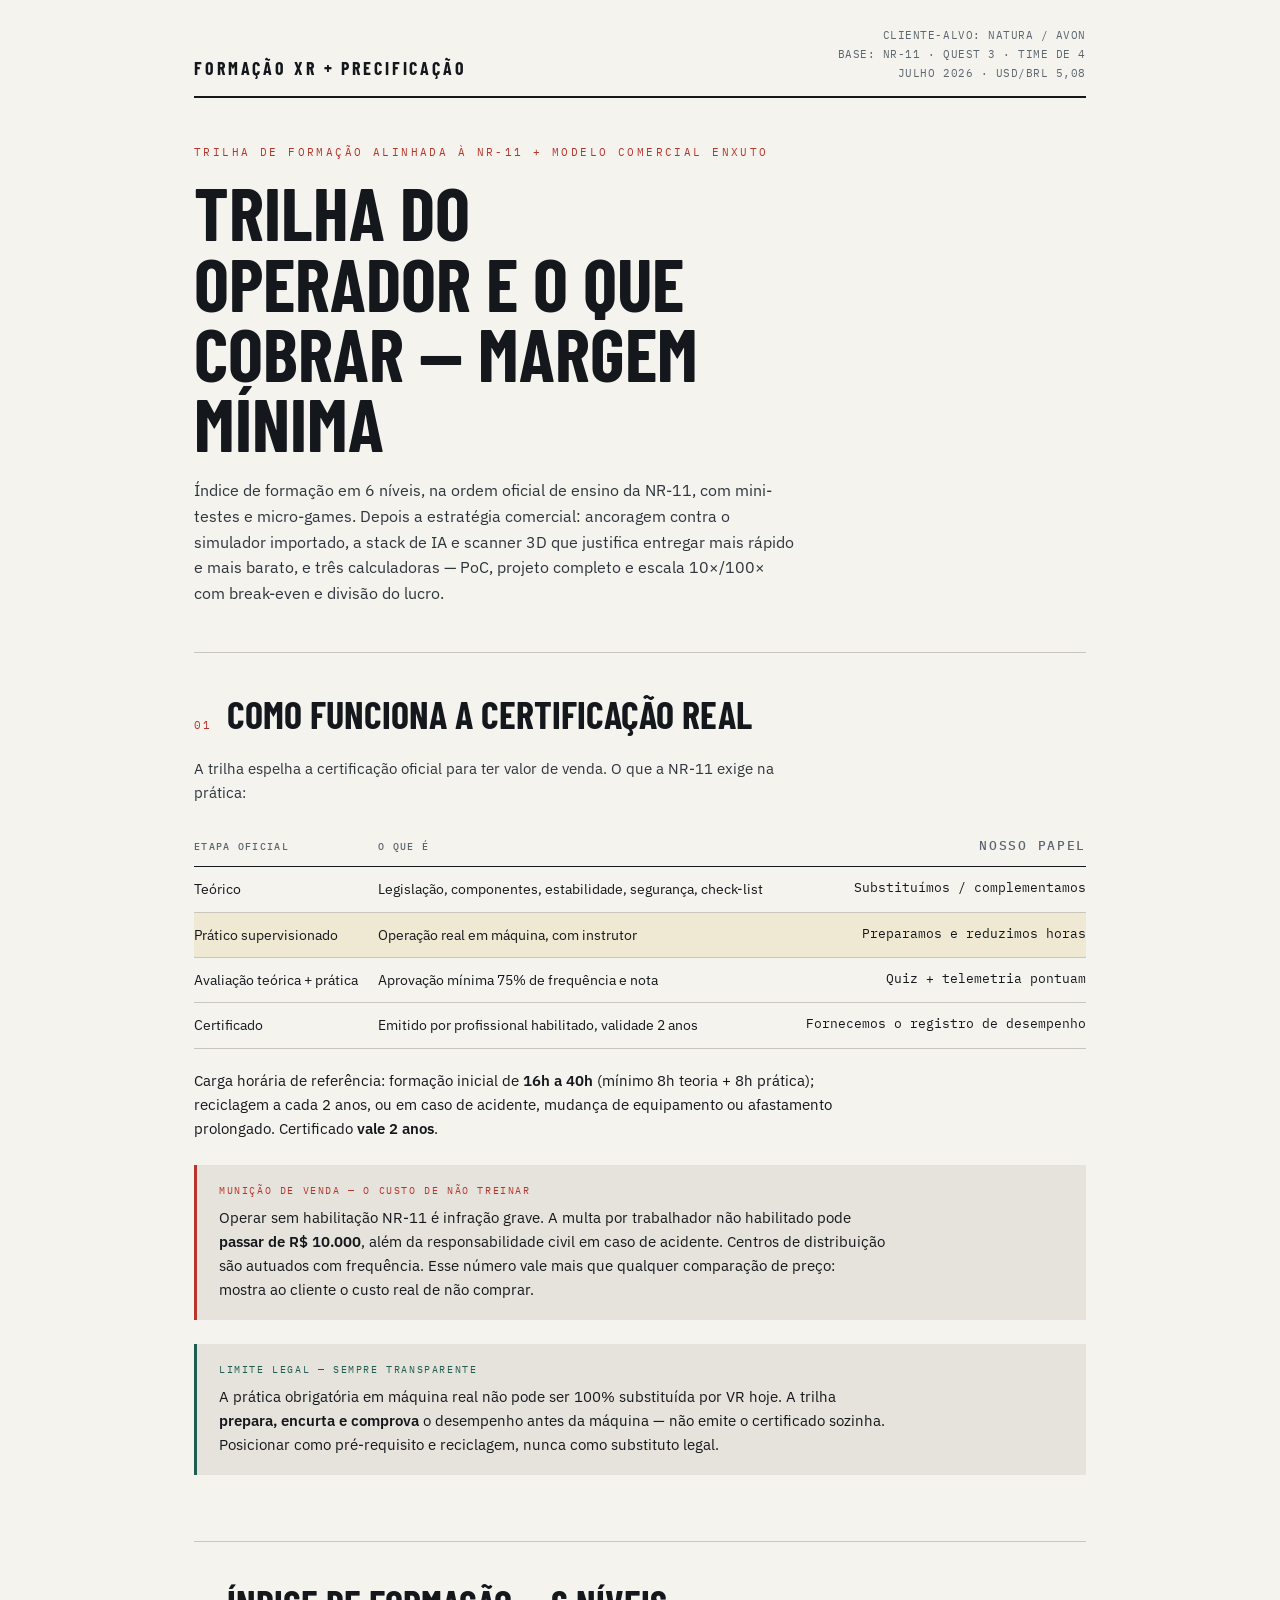
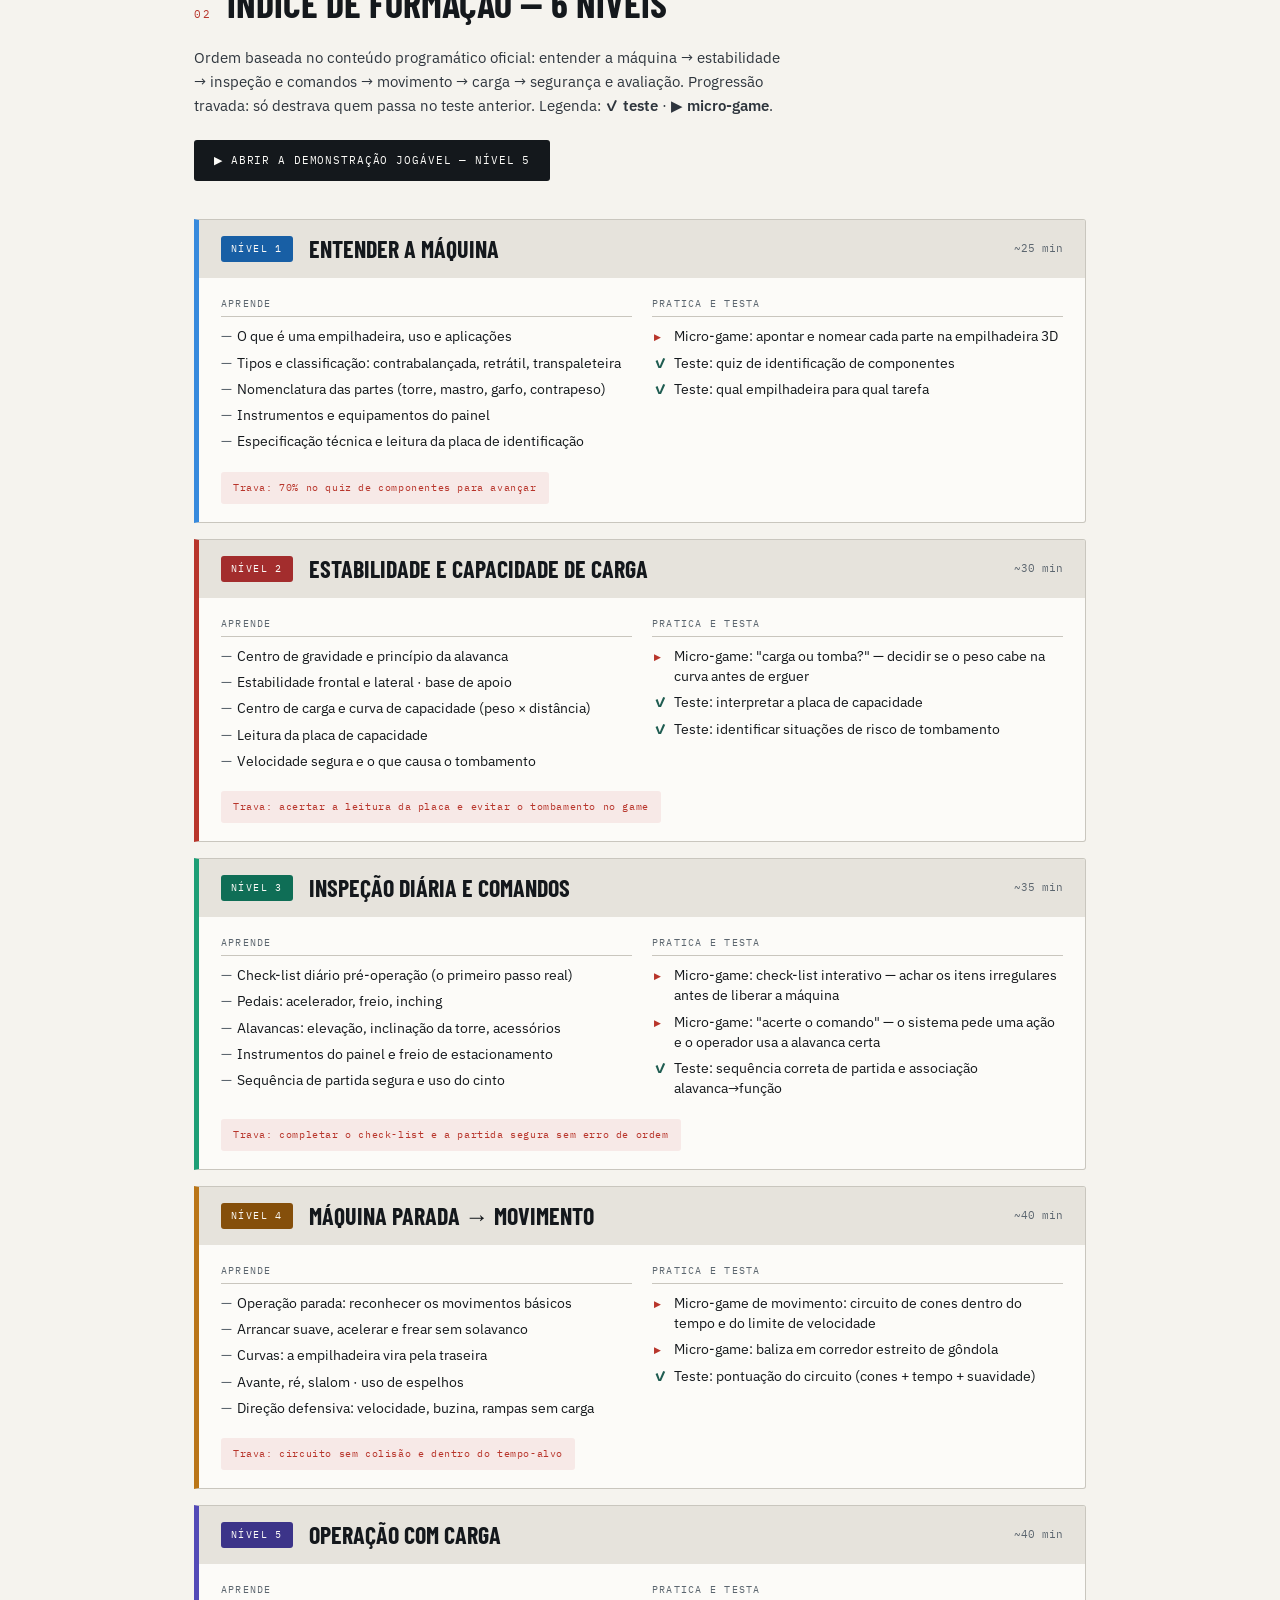
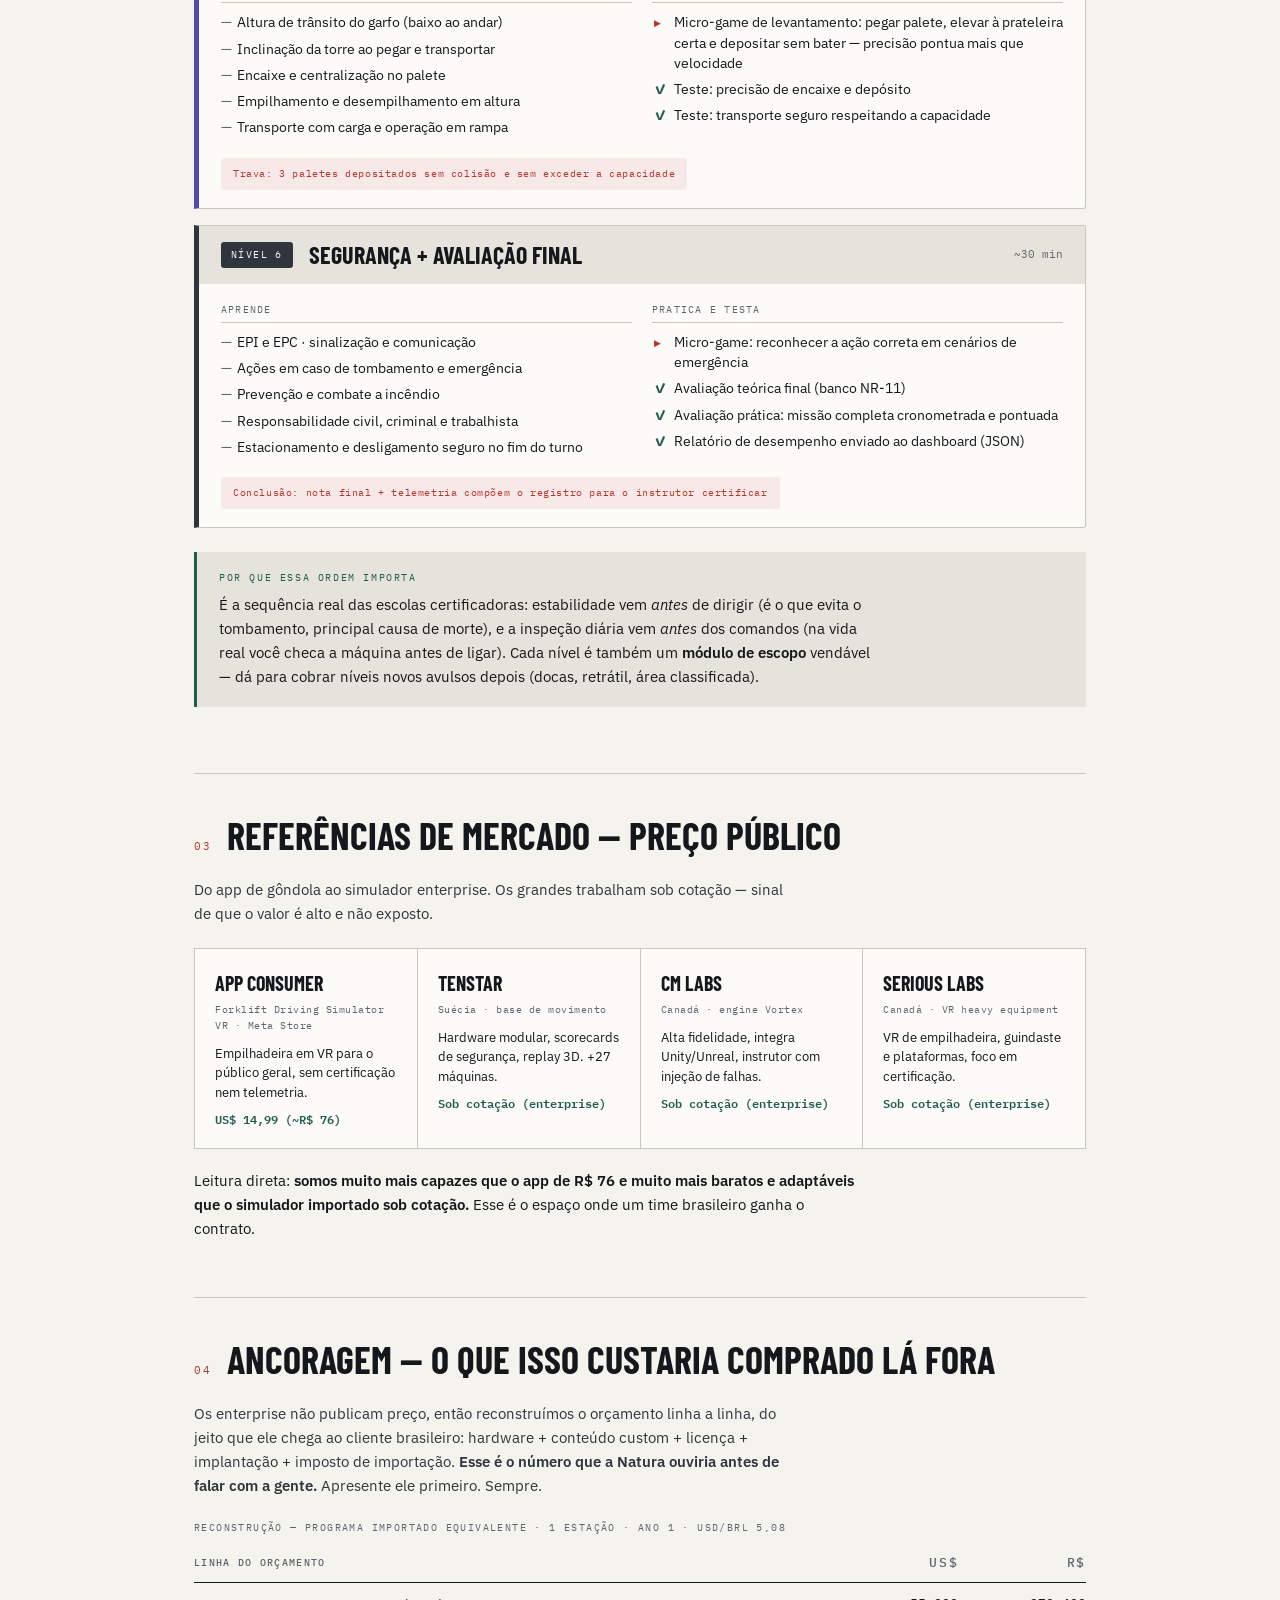
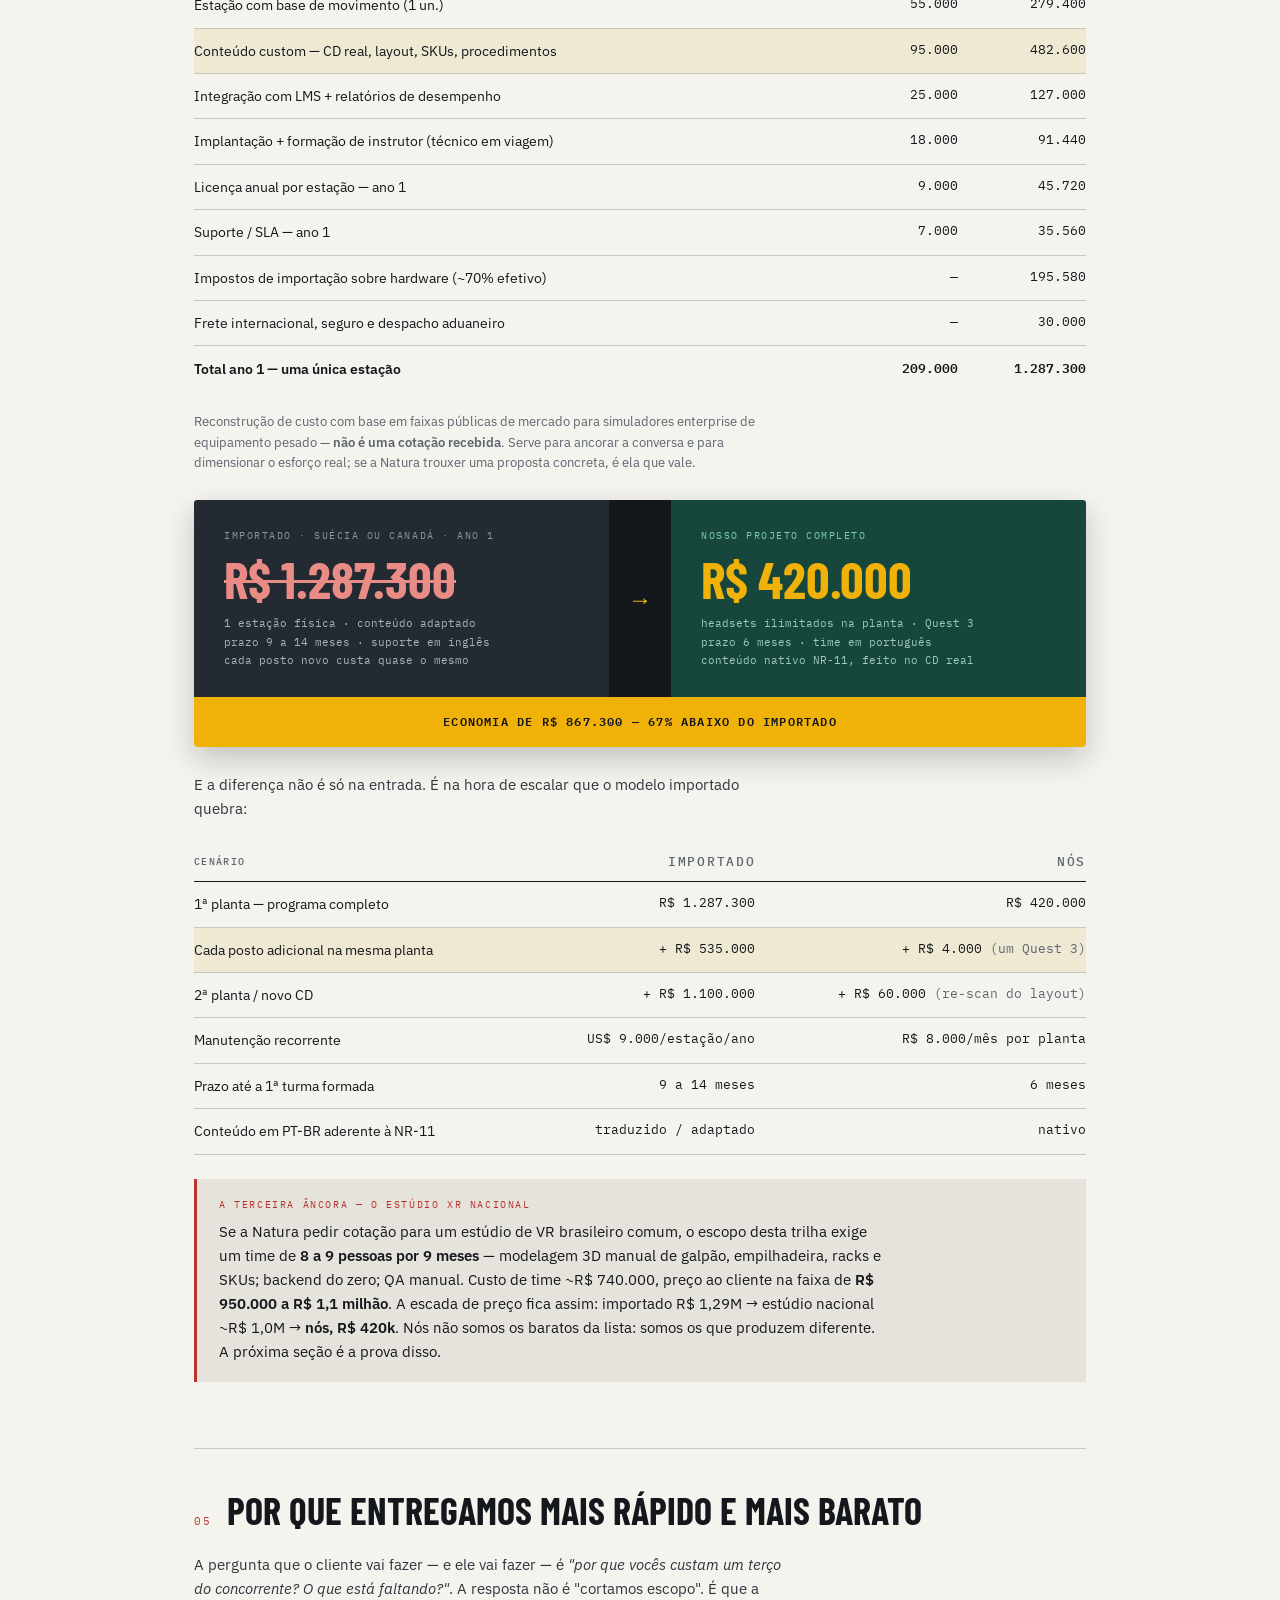
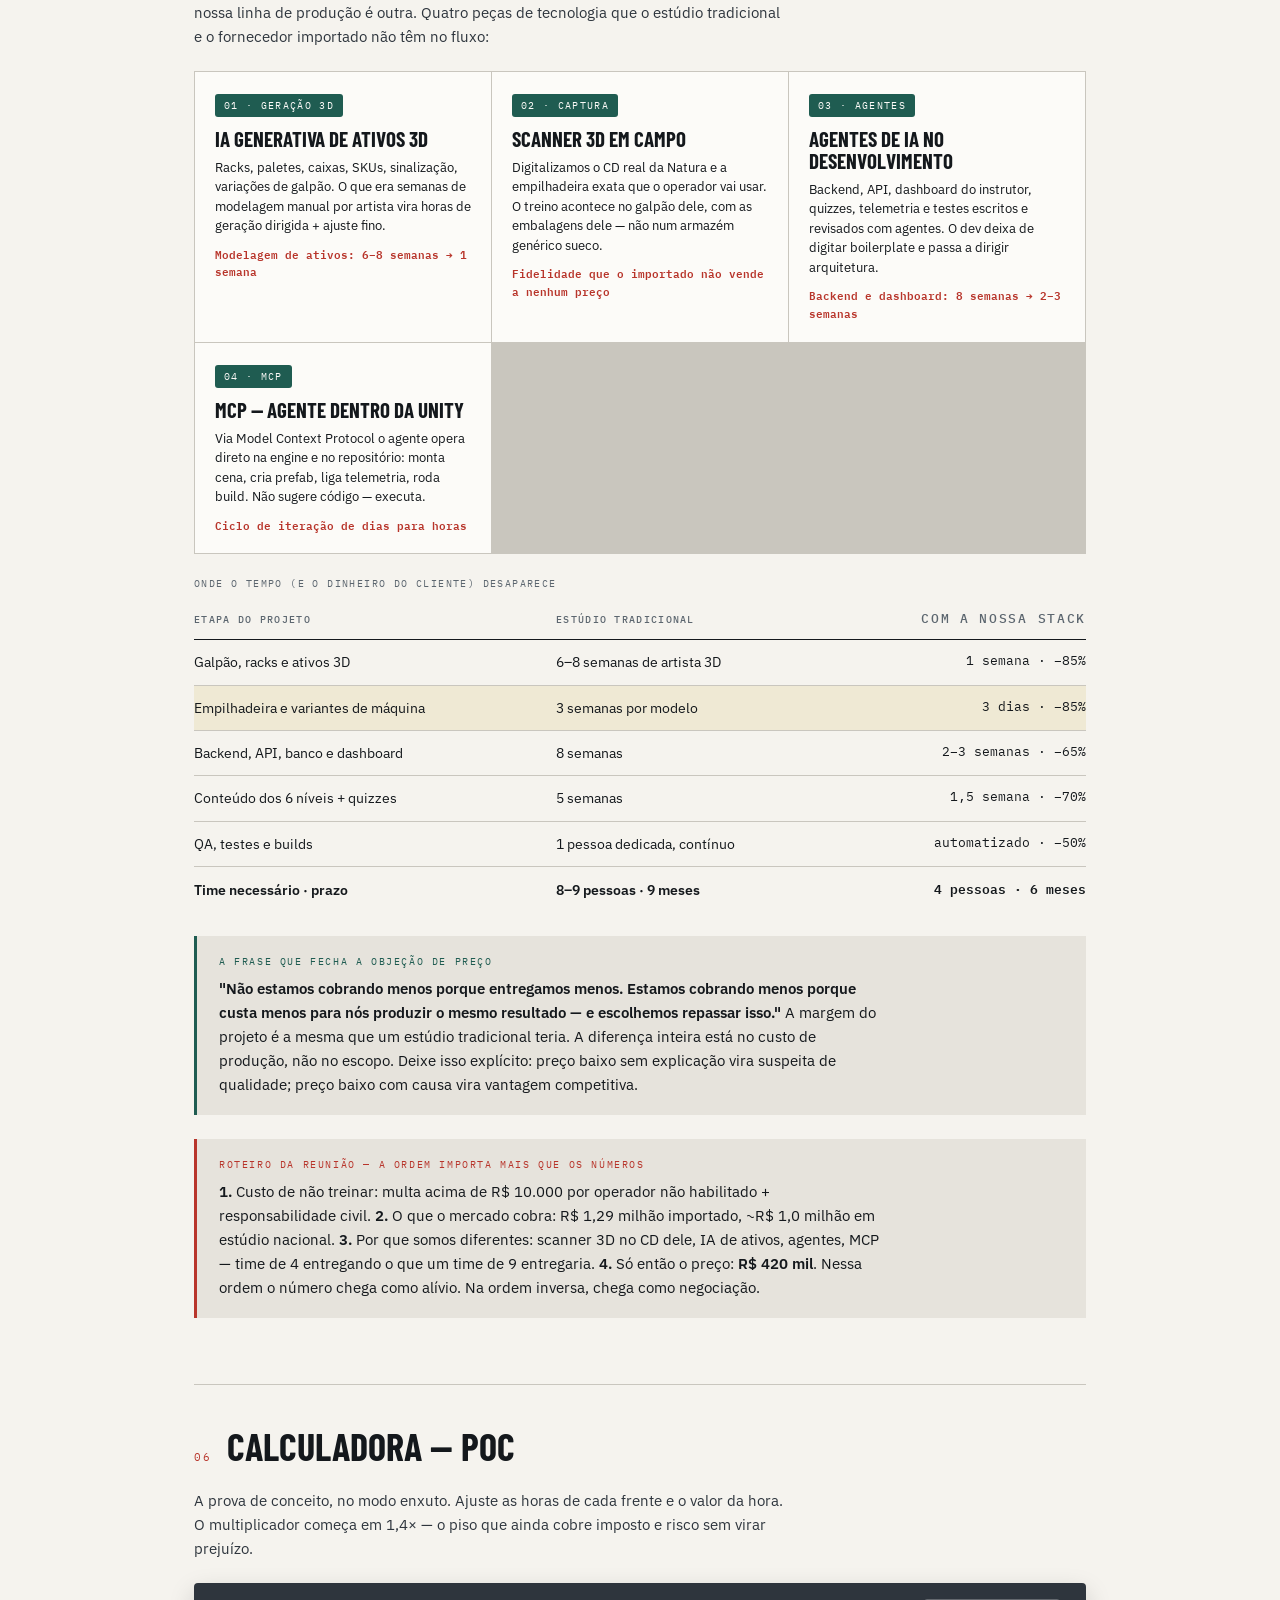
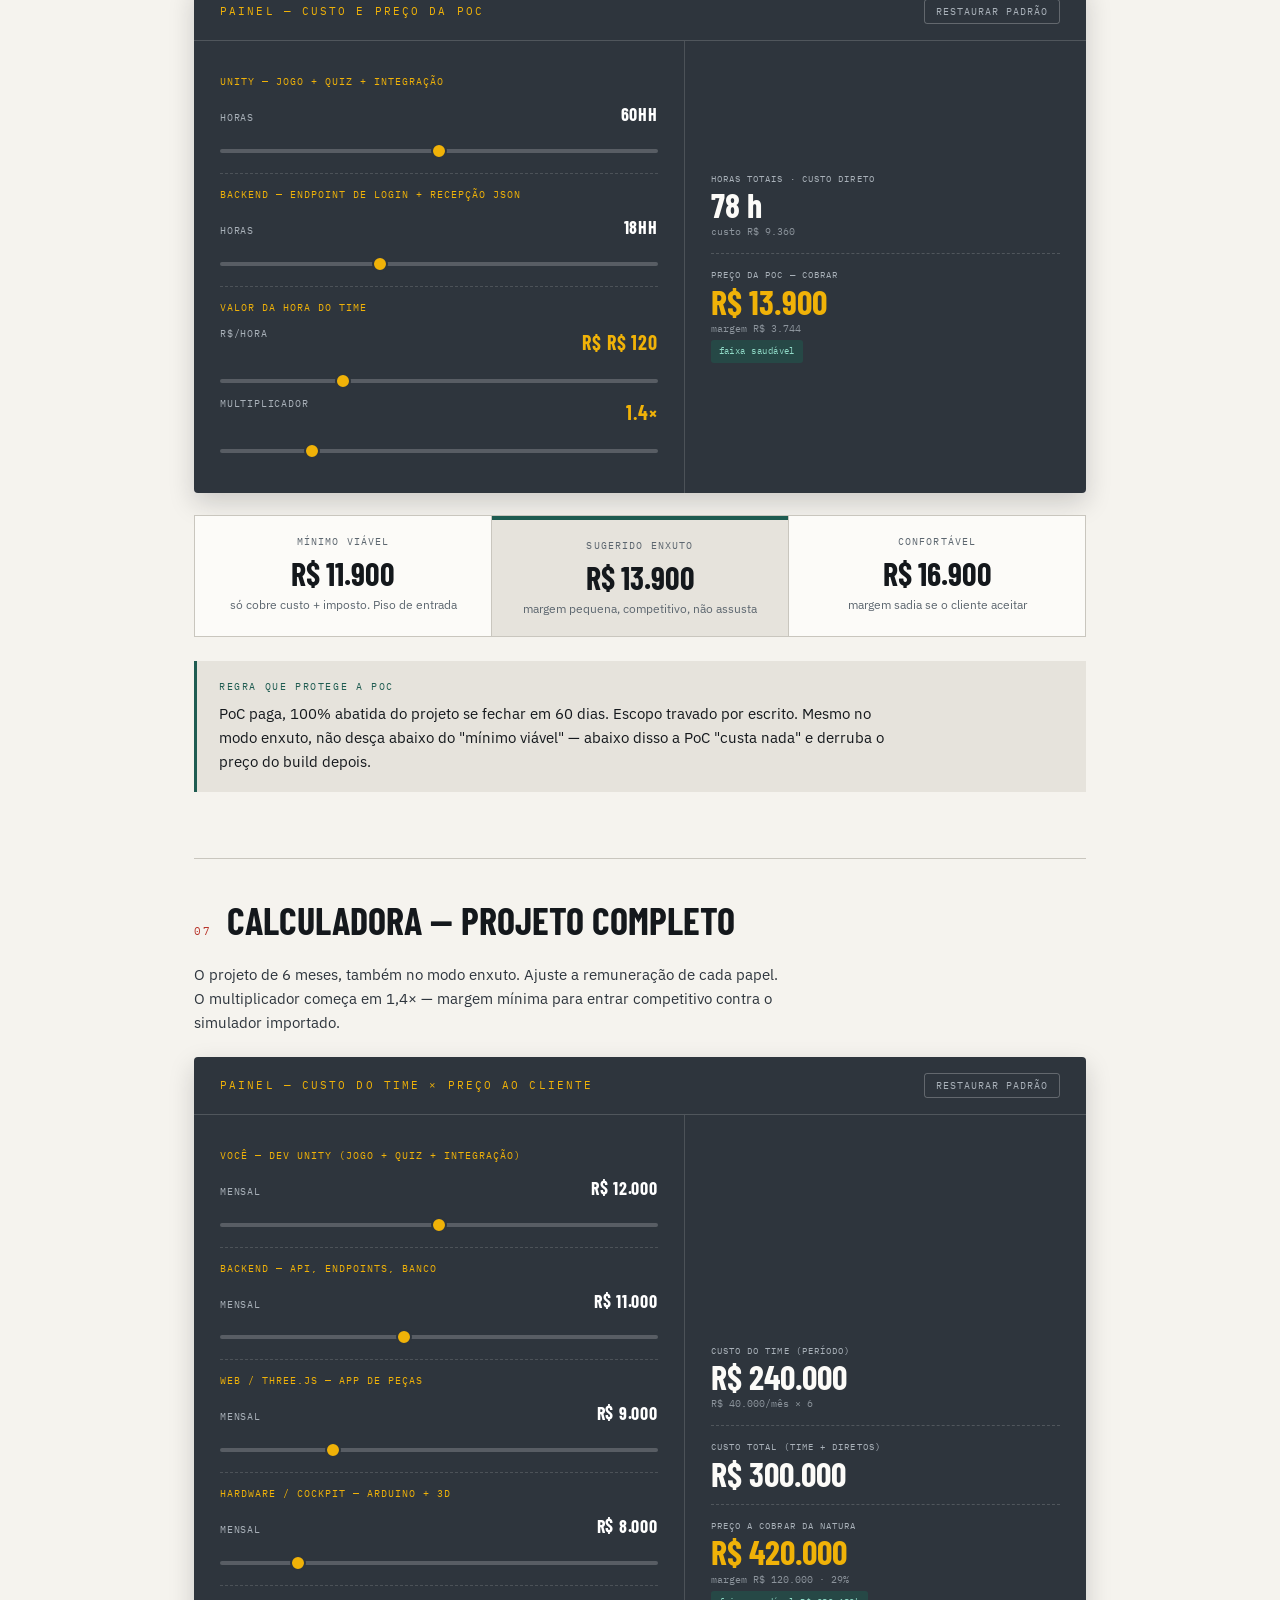
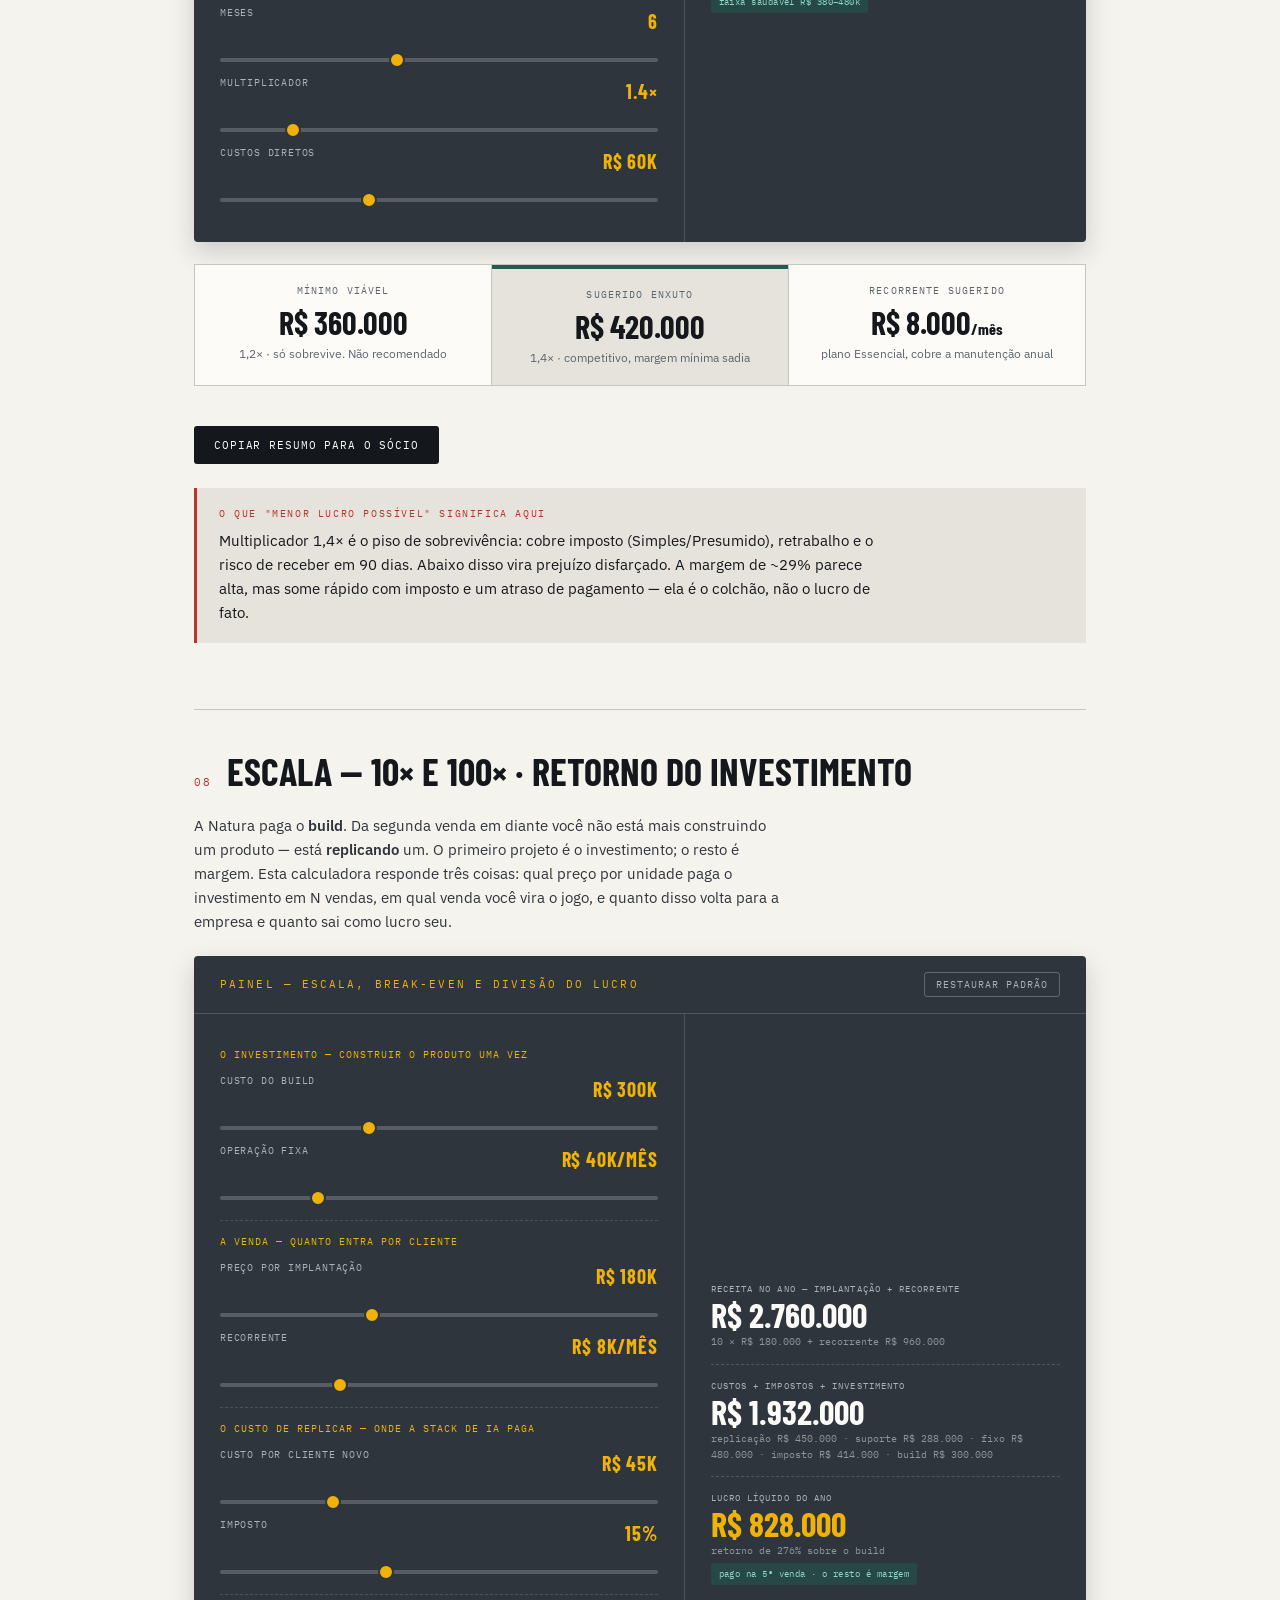
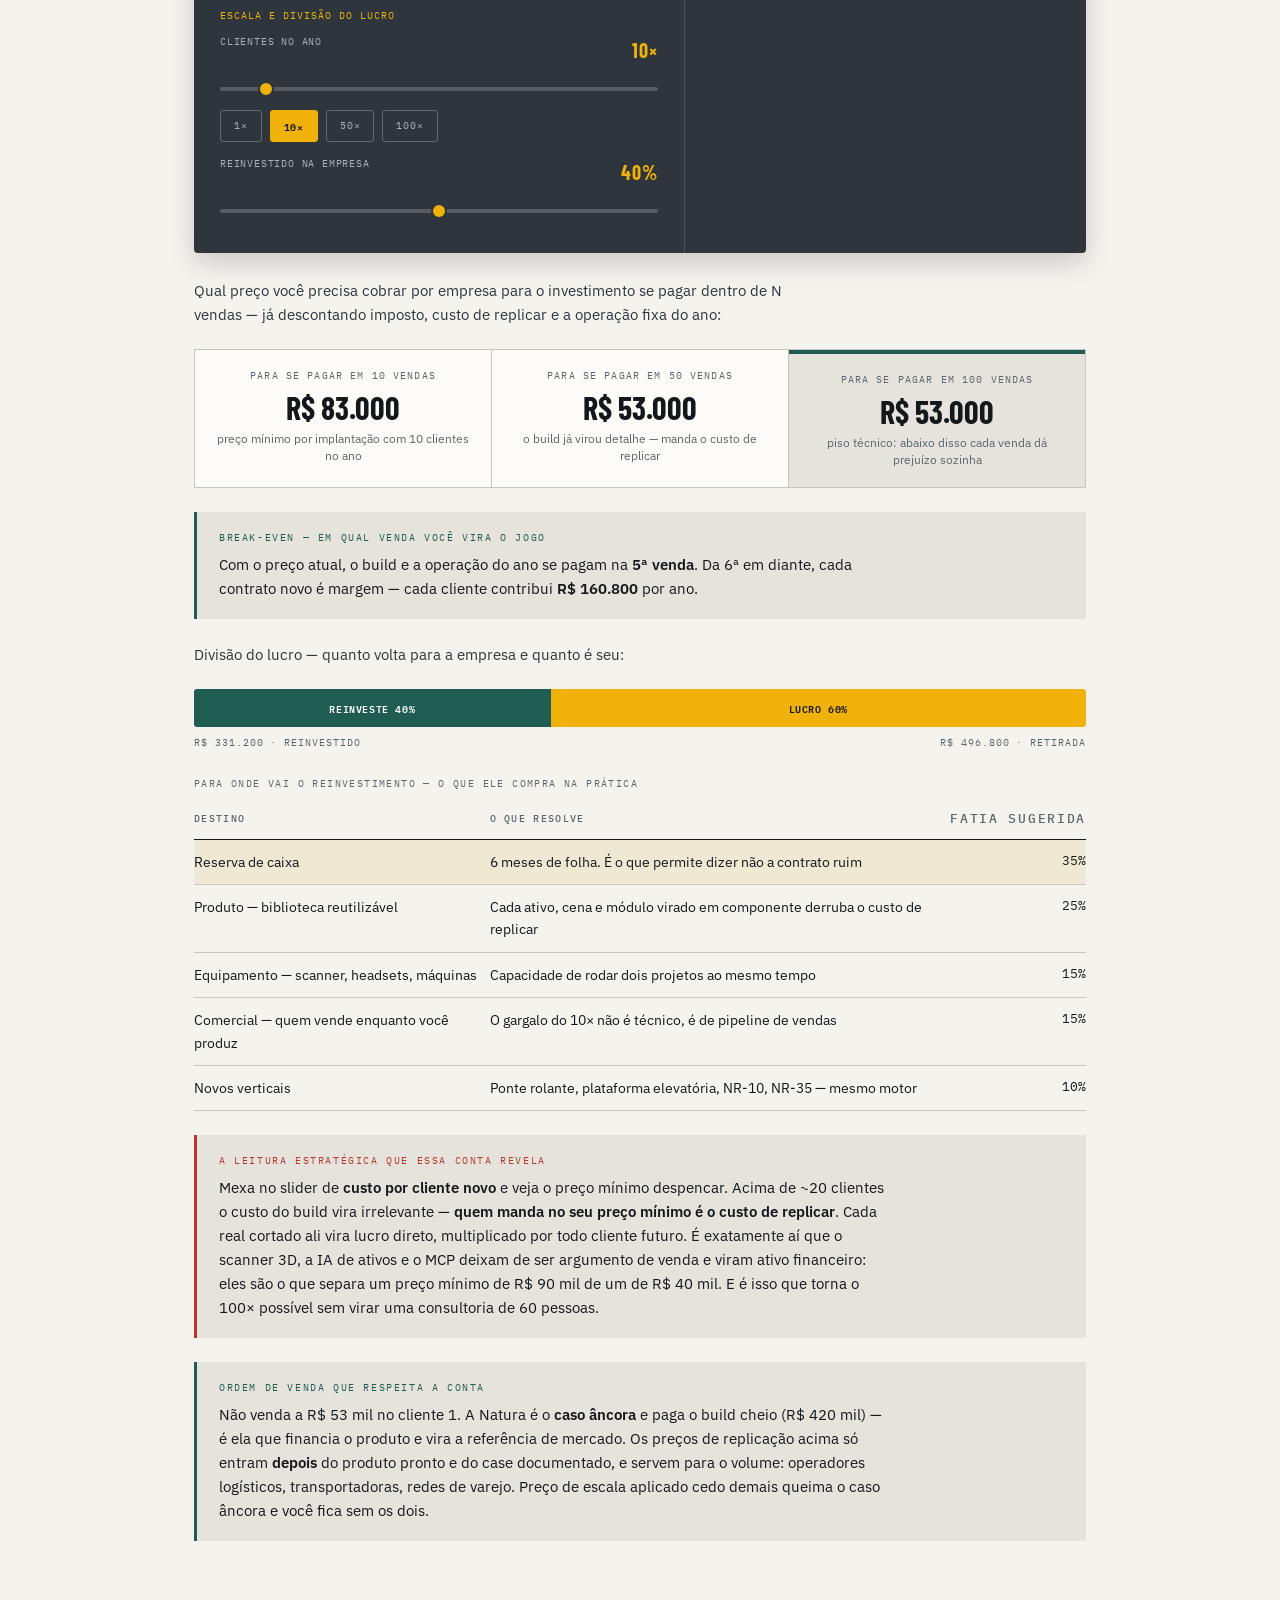
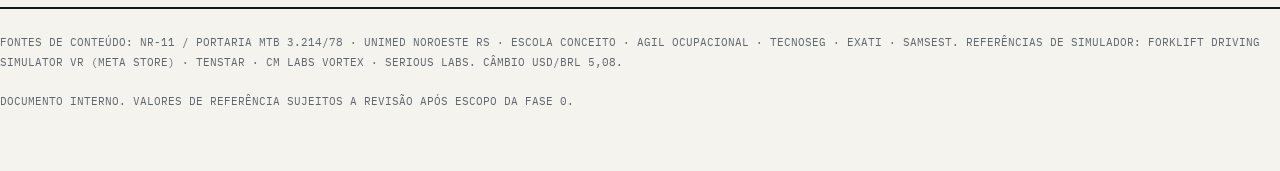
==== commit 40d279f2: "[feat] liga a demonstracao jogavel a partir da proposta Ancora na secao 02 reusando a classe .copybt" ====
--- a/index.html
+++ b/index.html
@@ -1095,13 +1095,17 @@
             </div>
         </section>
 
-        <section>
+        <section id="trilha">
             <div class="shead"><span class="snum">02</span>
                 <h2>Índice de formação — 6 níveis</h2>
             </div>
             <p class="lede">Ordem baseada no conteúdo programático oficial: entender a máquina → estabilidade → inspeção
                 e comandos → movimento → carga → segurança e avaliação. Progressão travada: só destrava quem passa no
                 teste anterior. Legenda: <strong>✓ teste</strong> · <strong>▶ micro-game</strong>.</p>
+
+            <a class="copybtn" href="./jogo/"
+                style="text-decoration:none;display:inline-block;margin-top:0;margin-bottom:22px">▶ Abrir a
+                demonstração jogável — Nível 5</a>
 
             <div class="level n1">
                 <div class="level-head"><span class="level-tag">Nível 1</span><span class="level-title">Entender a
